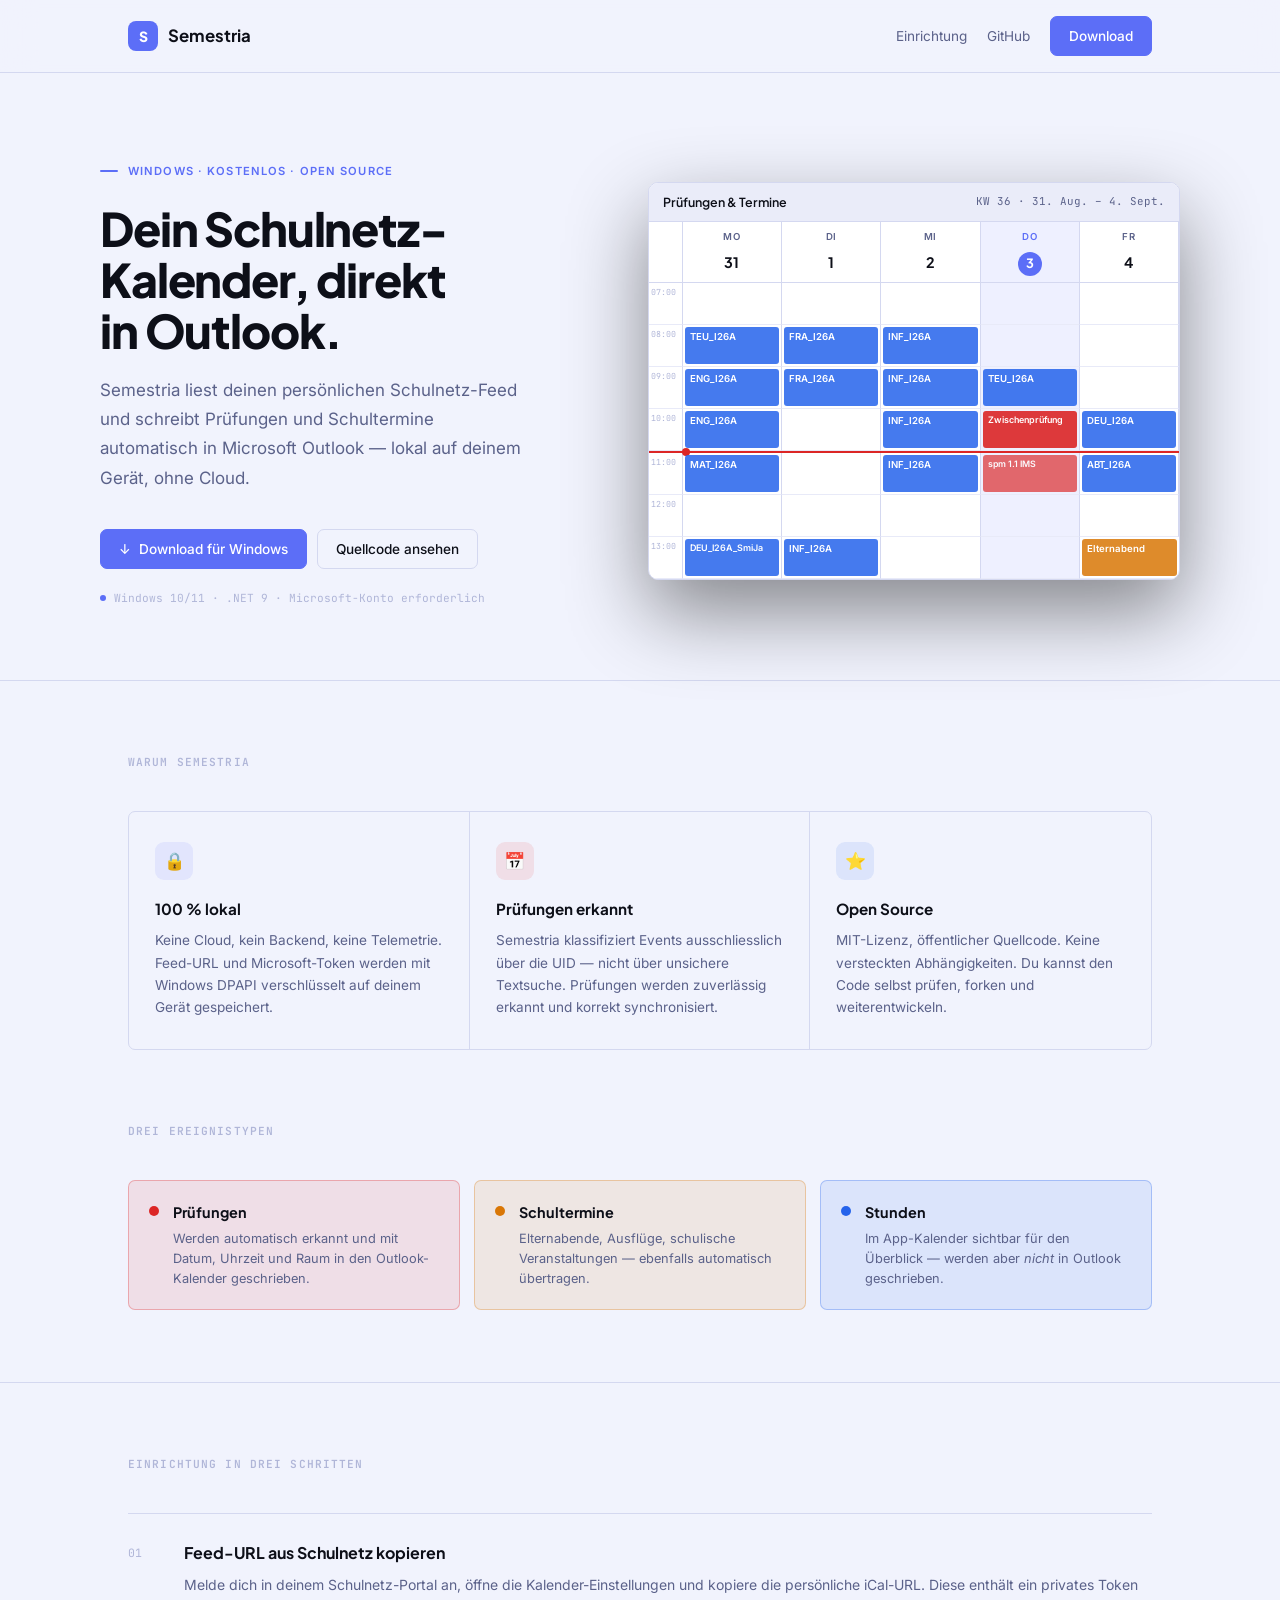
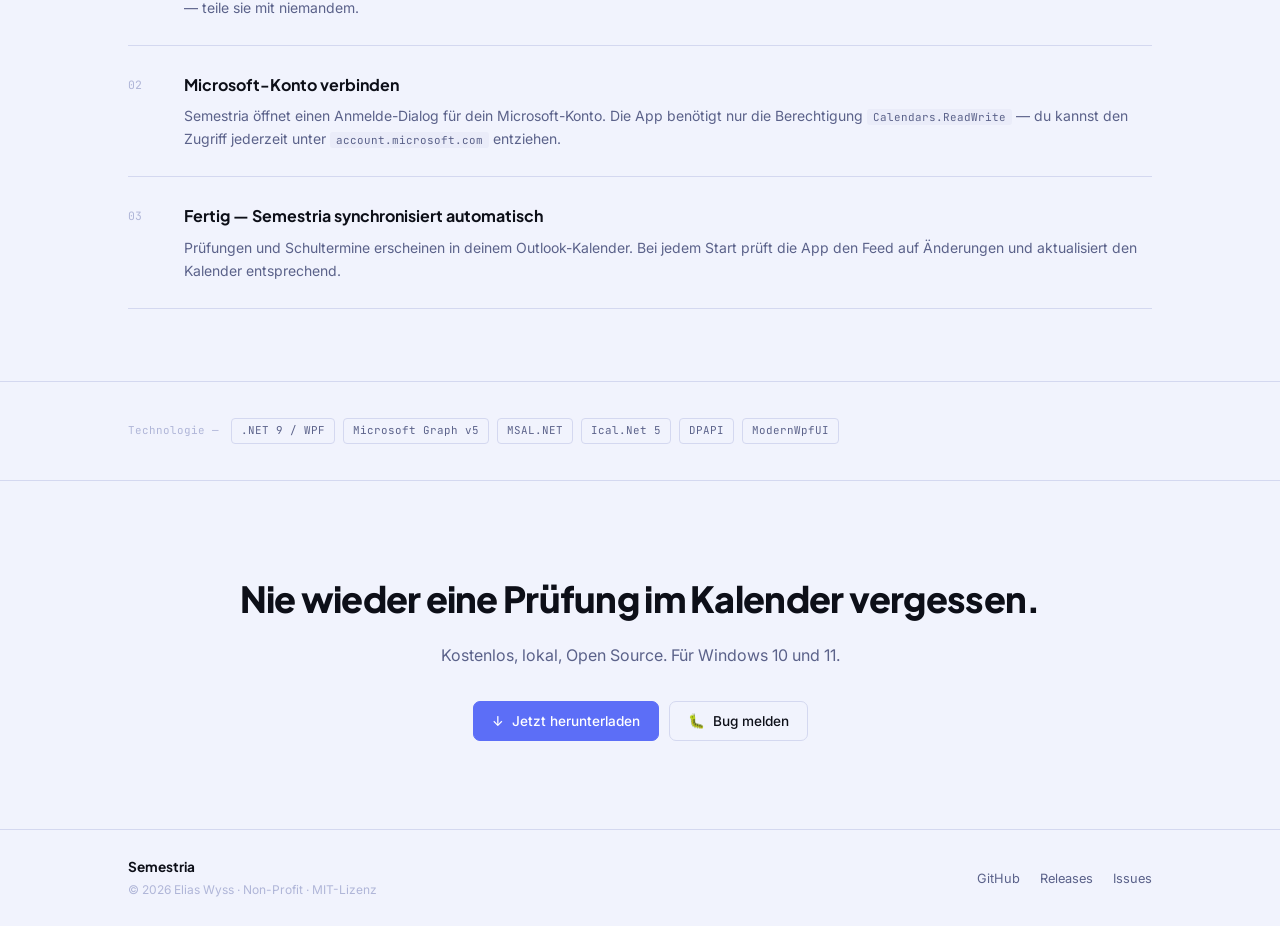
==== docs/index.html @ e800fb2b "Add GitHub Pages landing page (docs/index.html) Dark-first design with mini week calendar widget sho" ====
<!DOCTYPE html>
<html lang="de">
<head>
<meta charset="utf-8">
<meta name="viewport" content="width=device-width, initial-scale=1">
<title>Semestria</title>
<meta name="description" content="Schulnetz-Prüfungen und Termine automatisch in deinen Outlook-Kalender. Kostenlos, lokal, Open Source.">

<link rel="preconnect" href="https://fonts.googleapis.com">
<link rel="preconnect" href="https://fonts.gstatic.com" crossorigin>
<link rel="stylesheet" href="https://fonts.googleapis.com/css2?family=Plus+Jakarta+Sans:wght@400;500;600;700;800&family=Inter:ital,wght@0,400;0,500;1,400&family=JetBrains+Mono:wght@400;500&display=swap">

<style>
/* ─── Design Tokens ─────────────────────────────────────────────────── */
:root {
  --bg:          #0D0F18;
  --surface:     #13162A;
  --surface-2:   #1A1D2E;
  --border:      #252A42;
  --border-faint:#1A1D30;
  --accent:      #5C6EF7;
  --accent-dim:  rgba(92,110,247,.14);
  --text:        #E2E5F4;
  --muted:       #7A81A0;
  --faint:       #3D4260;
  --red:         #DC2626;
  --red-dim:     rgba(220,38,38,.18);
  --amber:       #D97706;
  --amber-dim:   rgba(217,119,6,.18);
  --blue:        #2563EB;
  --blue-dim:    rgba(37,99,235,.18);

  --f-display: 'Plus Jakarta Sans', system-ui, sans-serif;
  --f-body:    'Inter', system-ui, sans-serif;
  --f-mono:    'JetBrains Mono', monospace;
  --radius: 7px;
}

@media (prefers-color-scheme: light) {
  :root:not([data-theme="dark"]) {
    --bg:          #F1F3FD;
    --surface:     #FFFFFF;
    --surface-2:   #EAECF9;
    --border:      #D4D8F0;
    --border-faint:#E8EAF8;
    --accent-dim:  rgba(92,110,247,.10);
    --text:        #0D0F18;
    --muted:       #5B628A;
    --faint:       #B0B6D8;
    --red-dim:     rgba(220,38,38,.10);
    --amber-dim:   rgba(217,119,6,.10);
    --blue-dim:    rgba(37,99,235,.10);
  }
}
:root[data-theme="light"] {
  --bg:          #F1F3FD;
  --surface:     #FFFFFF;
  --surface-2:   #EAECF9;
  --border:      #D4D8F0;
  --border-faint:#E8EAF8;
  --accent-dim:  rgba(92,110,247,.10);
  --text:        #0D0F18;
  --muted:       #5B628A;
  --faint:       #B0B6D8;
  --red-dim:     rgba(220,38,38,.10);
  --amber-dim:   rgba(217,119,6,.10);
  --blue-dim:    rgba(37,99,235,.10);
}

/* ─── Reset ─────────────────────────────────────────────────────────── */
*, *::before, *::after { box-sizing: border-box; margin: 0; padding: 0; }
html { font-size: 16px; scroll-behavior: smooth; }
body {
  font-family: var(--f-body);
  background: var(--bg);
  color: var(--text);
  line-height: 1.65;
  -webkit-font-smoothing: antialiased;
}
a { color: inherit; text-decoration: none; }

/* ─── Wrap ───────────────────────────────────────────────────────────── */
.wrap { max-width: 1080px; margin: 0 auto; padding: 0 28px; }

/* ─── Nav ────────────────────────────────────────────────────────────── */
nav {
  border-bottom: 1px solid var(--border);
  padding: 16px 0;
  background: color-mix(in srgb, var(--bg) 85%, transparent);
  backdrop-filter: blur(16px);
  position: sticky; top: 0; z-index: 20;
}
.nav-inner { display: flex; align-items: center; justify-content: space-between; }
.logo {
  display: flex; align-items: center; gap: 10px;
  font-family: var(--f-display); font-weight: 700; font-size: 1.05rem;
}
.logo-mark {
  width: 30px; height: 30px; border-radius: 8px;
  background: var(--accent); display: flex; align-items: center; justify-content: center;
  font-size: 14px; font-weight: 800; color: #fff; letter-spacing: -.02em;
}
.nav-right { display: flex; align-items: center; gap: 20px; }
.nav-link { font-size: .85rem; color: var(--muted); transition: color .15s; }
.nav-link:hover { color: var(--text); }
.btn {
  display: inline-flex; align-items: center; gap: 7px;
  padding: 8px 18px; border-radius: var(--radius);
  font-family: var(--f-body); font-size: .85rem; font-weight: 500;
  cursor: pointer; border: 1px solid transparent;
  transition: opacity .15s, transform .1s;
  white-space: nowrap;
}
.btn:hover { opacity: .88; }
.btn:active { transform: scale(.98); }
.btn-accent { background: var(--accent); color: #fff; border-color: var(--accent); }
.btn-outline { background: transparent; border-color: var(--border); color: var(--text); }

/* ─── Hero ───────────────────────────────────────────────────────────── */
.hero {
  padding: 80px 0 72px;
  display: grid;
  grid-template-columns: 1fr 1.1fr;
  gap: 64px; align-items: center;
}
@media (max-width: 800px) {
  .hero { grid-template-columns: 1fr; gap: 48px; }
  .hero-visual { order: -1; }
}
.eyebrow {
  display: inline-flex; align-items: center; gap: 10px;
  font-size: .7rem; font-weight: 600; letter-spacing: .1em;
  text-transform: uppercase; color: var(--accent); margin-bottom: 22px;
}
.eyebrow::before {
  content: ''; display: block; width: 18px; height: 2px;
  background: var(--accent); border-radius: 2px;
}
h1 {
  font-family: var(--f-display);
  font-size: clamp(2rem, 3.8vw, 2.9rem);
  font-weight: 800; line-height: 1.1; letter-spacing: -.025em;
  text-wrap: balance; margin-bottom: 20px;
}
.hero-sub {
  font-size: 1.0625rem; color: var(--muted); line-height: 1.72;
  max-width: 430px; margin-bottom: 36px;
}
.hero-cta { display: flex; gap: 10px; flex-wrap: wrap; }
.hero-note {
  margin-top: 20px; font-size: .7rem;
  font-family: var(--f-mono); color: var(--faint);
  display: flex; align-items: center; gap: 8px;
}
.hero-note::before {
  content: '';
  display: inline-block; width: 6px; height: 6px;
  border-radius: 50%; background: var(--accent); flex-shrink: 0;
}

/* ─── Mini Calendar Preview ──────────────────────────────────────────── */
.cal-wrap {
  border: 1px solid var(--border);
  border-radius: 10px; overflow: hidden;
  background: var(--surface);
  box-shadow: 0 32px 80px rgba(0,0,0,.45);
}
.cal-topbar {
  background: var(--surface-2);
  border-bottom: 1px solid var(--border);
  padding: 9px 14px;
  display: flex; align-items: center; justify-content: space-between;
}
.cal-topbar-title {
  font-family: var(--f-display); font-size: .78rem; font-weight: 600;
}
.cal-topbar-kw {
  font-family: var(--f-mono); font-size: .68rem; color: var(--muted);
}
.cal-grid {
  display: grid;
  grid-template-columns: 34px repeat(5, 1fr);
}
/* header row */
.cal-head-gutter {
  border-bottom: 1px solid var(--border);
  border-right: 1px solid var(--border);
}
.cal-head {
  border-bottom: 1px solid var(--border);
  border-right: 1px solid var(--border);
  padding: 7px 4px 6px;
  text-align: center;
}
.cal-head:last-child { border-right: none; }
.cal-head-day {
  font-size: .6rem; font-weight: 600; letter-spacing: .06em;
  text-transform: uppercase; color: var(--muted);
  display: block; margin-bottom: 4px;
}
.cal-head-num {
  font-family: var(--f-display); font-size: .9rem; font-weight: 700;
  color: var(--text);
}
.cal-head-num.today {
  display: inline-flex; width: 24px; height: 24px;
  background: var(--accent); color: #fff;
  border-radius: 50%; align-items: center; justify-content: center;
  font-size: .8rem;
}
/* time cells */
.cal-time {
  border-right: 1px solid var(--border);
  border-bottom: 1px solid var(--border-faint);
  height: 42px;
  display: flex; align-items: flex-start; padding: 3px 3px 0 2px;
  font-family: var(--f-mono); font-size: .52rem; color: var(--faint);
}
.cal-cell {
  border-right: 1px solid var(--border);
  border-bottom: 1px solid var(--border-faint);
  height: 42px; position: relative; padding: 2px;
}
.cal-cell:last-child { border-right: none; }
.cal-cell.today-col { background: var(--accent-dim); }
/* events */
.ev {
  position: absolute; inset: 2px;
  border-radius: 3px; padding: 2px 5px;
  font-size: .6rem; font-weight: 600; color: #fff;
  overflow: hidden; white-space: nowrap; text-overflow: ellipsis;
}
.ev-b { background: rgba(37,99,235,.85); }
.ev-r { background: rgba(220,38,38,.90); }
.ev-a { background: rgba(217,119,6,.85); }
/* span 2 rows */
.cal-cell.span2 { height: 84px; }
.cal-cell.span2 .ev { inset: 2px; }
/* time-line indicator */
.cal-nowline {
  grid-column: 1 / -1;
  height: 2px; background: var(--red);
  position: relative;
}
.cal-nowline::before {
  content: '';
  position: absolute; left: 33px; top: -3px;
  width: 8px; height: 8px; border-radius: 50%;
  background: var(--red);
}

/* ─── Section divider ────────────────────────────────────────────────── */
hr { height: 1px; background: var(--border); border: none; }

/* ─── Features ───────────────────────────────────────────────────────── */
.features { padding: 72px 0; }
.section-label {
  font-size: .7rem; font-weight: 600; letter-spacing: .1em;
  text-transform: uppercase; color: var(--faint);
  margin-bottom: 40px;
  font-family: var(--f-mono);
}
.feat-grid {
  display: grid; grid-template-columns: repeat(3, 1fr);
  border: 1px solid var(--border); border-radius: var(--radius);
  overflow: hidden;
}
@media (max-width: 640px) { .feat-grid { grid-template-columns: 1fr; } }
.feat {
  padding: 30px 26px;
  border-right: 1px solid var(--border);
}
.feat:last-child { border-right: none; }
@media (max-width: 640px) {
  .feat { border-right: none; border-bottom: 1px solid var(--border); }
  .feat:last-child { border-bottom: none; }
}
.feat-icon {
  width: 38px; height: 38px; border-radius: 9px;
  display: flex; align-items: center; justify-content: center;
  font-size: 17px; margin-bottom: 16px;
}
.feat h3 {
  font-family: var(--f-display); font-size: .95rem; font-weight: 700;
  margin-bottom: 8px;
}
.feat p { font-size: .85rem; color: var(--muted); line-height: 1.65; }

/* ─── Event types ────────────────────────────────────────────────────── */
.evtypes { padding: 0 0 72px; }
.evtype-grid {
  display: grid; grid-template-columns: repeat(3, 1fr); gap: 14px;
}
@media (max-width: 560px) { .evtype-grid { grid-template-columns: 1fr; } }
.evtype {
  border-radius: var(--radius); padding: 20px;
  border: 1px solid var(--border);
  display: flex; align-items: flex-start; gap: 14px;
}
.evtype-dot {
  width: 10px; height: 10px; border-radius: 50%; flex-shrink: 0; margin-top: 5px;
}
.evtype h4 {
  font-family: var(--f-display); font-size: .9rem; font-weight: 700; margin-bottom: 4px;
}
.evtype p { font-size: .8rem; color: var(--muted); line-height: 1.55; }

/* ─── Steps ──────────────────────────────────────────────────────────── */
.how { padding: 72px 0; }
.steps { margin-top: 40px; }
.step {
  display: grid; grid-template-columns: 56px 1fr;
  border-top: 1px solid var(--border);
  padding: 26px 0;
  gap: 0;
}
.step:last-child { border-bottom: 1px solid var(--border); }
.step-n {
  font-family: var(--f-mono); font-size: .72rem;
  color: var(--faint); padding-top: 3px;
}
.step h4 {
  font-family: var(--f-display); font-size: 1rem; font-weight: 700; margin-bottom: 6px;
}
.step p { font-size: .875rem; color: var(--muted); line-height: 1.65; }
code {
  font-family: var(--f-mono); font-size: .78em;
  background: var(--surface-2); color: var(--muted);
  padding: 1px 6px; border-radius: 3px;
}

/* ─── Tech pills ─────────────────────────────────────────────────────── */
.tech {
  padding: 36px 0;
  border-top: 1px solid var(--border);
  border-bottom: 1px solid var(--border);
}
.tech-inner { display: flex; align-items: center; gap: 8px; flex-wrap: wrap; }
.tech-label {
  font-size: .68rem; color: var(--faint); font-family: var(--f-mono); margin-right: 4px;
}
.pill {
  font-size: .68rem; font-family: var(--f-mono);
  padding: 3px 9px; border-radius: 4px;
  border: 1px solid var(--border); color: var(--muted);
}

/* ─── CTA ────────────────────────────────────────────────────────────── */
.cta { padding: 88px 0; text-align: center; }
.cta h2 {
  font-family: var(--f-display);
  font-size: clamp(1.6rem, 3vw, 2.25rem);
  font-weight: 800; letter-spacing: -.02em;
  text-wrap: balance; margin-bottom: 14px;
}
.cta p { font-size: 1rem; color: var(--muted); margin-bottom: 32px; }
.cta-btns { display: flex; gap: 10px; justify-content: center; flex-wrap: wrap; }

/* ─── Footer ─────────────────────────────────────────────────────────── */
footer {
  border-top: 1px solid var(--border);
  padding: 26px 0;
}
.foot-inner {
  display: flex; align-items: center; justify-content: space-between; flex-wrap: wrap; gap: 14px;
}
.foot-brand {
  font-family: var(--f-display); font-size: .85rem; font-weight: 700;
}
.foot-meta { font-size: .75rem; color: var(--faint); margin-top: 2px; }
.foot-links { display: flex; gap: 20px; }
.foot-links a { font-size: .8rem; color: var(--muted); transition: color .15s; }
.foot-links a:hover { color: var(--text); }

@media (max-width: 520px) { .nav-right .btn-outline { display: none; } }
</style>
</head>
<body>

<!-- ── Nav ─────────────────────────────────────────────────────────── -->
<nav>
  <div class="wrap nav-inner">
    <div class="logo">
      <div class="logo-mark">S</div>
      Semestria
    </div>
    <div class="nav-right">
      <a class="nav-link" href="#how">Einrichtung</a>
      <a class="nav-link" href="https://github.com/Elias-Phy-Ja/semestria" target="_blank" rel="noopener">GitHub</a>
      <a class="btn btn-accent" href="https://github.com/Elias-Phy-Ja/semestria/releases/latest" target="_blank" rel="noopener">Download</a>
    </div>
  </div>
</nav>

<!-- ── Hero ────────────────────────────────────────────────────────── -->
<section>
  <div class="wrap hero">

    <!-- Left: copy -->
    <div>
      <div class="eyebrow">Windows · Kostenlos · Open Source</div>
      <h1>Dein Schulnetz-Kalender, direkt in Outlook.</h1>
      <p class="hero-sub">
        Semestria liest deinen persönlichen Schulnetz-Feed und schreibt Prüfungen und Schultermine automatisch in Microsoft Outlook — lokal auf deinem Gerät, ohne Cloud.
      </p>
      <div class="hero-cta">
        <a class="btn btn-accent" href="https://github.com/Elias-Phy-Ja/semestria/releases/latest" target="_blank" rel="noopener">
          ↓ &nbsp;Download für Windows
        </a>
        <a class="btn btn-outline" href="https://github.com/Elias-Phy-Ja/semestria" target="_blank" rel="noopener">
          Quellcode ansehen
        </a>
      </div>
      <p class="hero-note">Windows 10/11 · .NET 9 · Microsoft-Konto erforderlich</p>
    </div>

    <!-- Right: mini calendar -->
    <div class="hero-visual">
      <div class="cal-wrap">
        <div class="cal-topbar">
          <span class="cal-topbar-title">Prüfungen &amp; Termine</span>
          <span class="cal-topbar-kw">KW 36 · 31. Aug. – 4. Sept.</span>
        </div>

        <div class="cal-grid">
          <!-- Header row -->
          <div class="cal-head-gutter"></div>
          <div class="cal-head">
            <span class="cal-head-day">Mo</span>
            <span class="cal-head-num">31</span>
          </div>
          <div class="cal-head">
            <span class="cal-head-day">Di</span>
            <span class="cal-head-num">1</span>
          </div>
          <div class="cal-head">
            <span class="cal-head-day">Mi</span>
            <span class="cal-head-num">2</span>
          </div>
          <div class="cal-head" style="background:var(--accent-dim)">
            <span class="cal-head-day" style="color:var(--accent)">Do</span>
            <span class="cal-head-num today">3</span>
          </div>
          <div class="cal-head">
            <span class="cal-head-day">Fr</span>
            <span class="cal-head-num">4</span>
          </div>

          <!-- 07:00 -->
          <div class="cal-time">07:00</div>
          <div class="cal-cell"></div>
          <div class="cal-cell"></div>
          <div class="cal-cell"></div>
          <div class="cal-cell today-col"></div>
          <div class="cal-cell"></div>

          <!-- 08:00 -->
          <div class="cal-time">08:00</div>
          <div class="cal-cell">
            <div class="ev ev-b">TEU_I26A</div>
          </div>
          <div class="cal-cell">
            <div class="ev ev-b">FRA_I26A</div>
          </div>
          <div class="cal-cell">
            <div class="ev ev-b">INF_I26A</div>
          </div>
          <div class="cal-cell today-col"></div>
          <div class="cal-cell"></div>

          <!-- 09:00 -->
          <div class="cal-time">09:00</div>
          <div class="cal-cell">
            <div class="ev ev-b">ENG_I26A</div>
          </div>
          <div class="cal-cell">
            <div class="ev ev-b">FRA_I26A</div>
          </div>
          <div class="cal-cell">
            <div class="ev ev-b">INF_I26A</div>
          </div>
          <div class="cal-cell today-col">
            <div class="ev ev-b">TEU_I26A</div>
          </div>
          <div class="cal-cell"></div>

          <!-- 10:00 -->
          <div class="cal-time">10:00</div>
          <div class="cal-cell">
            <div class="ev ev-b">ENG_I26A</div>
          </div>
          <div class="cal-cell"></div>
          <div class="cal-cell">
            <div class="ev ev-b">INF_I26A</div>
          </div>
          <div class="cal-cell today-col">
            <div class="ev ev-r" style="font-size:.56rem">Zwischenprüfung</div>
          </div>
          <div class="cal-cell">
            <div class="ev ev-b">DEU_I26A</div>
          </div>

          <!-- Current time indicator -->
          <div class="cal-nowline"></div>

          <!-- 11:00 -->
          <div class="cal-time">11:00</div>
          <div class="cal-cell">
            <div class="ev ev-b">MAT_I26A</div>
          </div>
          <div class="cal-cell"></div>
          <div class="cal-cell">
            <div class="ev ev-b">INF_I26A</div>
          </div>
          <div class="cal-cell today-col">
            <div class="ev ev-r" style="font-size:.55rem; opacity:.75">spm 1.1 IMS</div>
          </div>
          <div class="cal-cell">
            <div class="ev ev-b">ABT_I26A</div>
          </div>

          <!-- 12:00 -->
          <div class="cal-time">12:00</div>
          <div class="cal-cell"></div>
          <div class="cal-cell"></div>
          <div class="cal-cell"></div>
          <div class="cal-cell today-col"></div>
          <div class="cal-cell"></div>

          <!-- 13:00 -->
          <div class="cal-time">13:00</div>
          <div class="cal-cell">
            <div class="ev ev-b" style="font-size:.56rem">DEU_I26A_SmiJa</div>
          </div>
          <div class="cal-cell">
            <div class="ev ev-b">INF_I26A</div>
          </div>
          <div class="cal-cell"></div>
          <div class="cal-cell today-col"></div>
          <div class="cal-cell">
            <div class="ev ev-a">Elternabend</div>
          </div>
        </div>
      </div>
    </div>

  </div>
</section>

<hr>

<!-- ── Features ────────────────────────────────────────────────────── -->
<section class="features">
  <div class="wrap">
    <p class="section-label">Warum Semestria</p>
    <div class="feat-grid">
      <div class="feat">
        <div class="feat-icon" style="background:var(--accent-dim)">🔒</div>
        <h3>100 % lokal</h3>
        <p>Keine Cloud, kein Backend, keine Telemetrie. Feed-URL und Microsoft-Token werden mit Windows DPAPI verschlüsselt auf deinem Gerät gespeichert.</p>
      </div>
      <div class="feat">
        <div class="feat-icon" style="background:var(--red-dim)">📅</div>
        <h3>Prüfungen erkannt</h3>
        <p>Semestria klassifiziert Events ausschliesslich über die UID — nicht über unsichere Textsuche. Prüfungen werden zuverlässig erkannt und korrekt synchronisiert.</p>
      </div>
      <div class="feat">
        <div class="feat-icon" style="background:var(--blue-dim)">⭐</div>
        <h3>Open Source</h3>
        <p>MIT-Lizenz, öffentlicher Quellcode. Keine versteckten Abhängigkeiten. Du kannst den Code selbst prüfen, forken und weiterentwickeln.</p>
      </div>
    </div>
  </div>
</section>

<!-- ── Event types ──────────────────────────────────────────────────── -->
<section class="evtypes">
  <div class="wrap">
    <p class="section-label">Drei Ereignistypen</p>
    <div class="evtype-grid">
      <div class="evtype" style="border-color:rgba(220,38,38,.3); background:var(--red-dim)">
        <div class="evtype-dot" style="background:var(--red)"></div>
        <div>
          <h4>Prüfungen</h4>
          <p>Werden automatisch erkannt und mit Datum, Uhrzeit und Raum in den Outlook-Kalender geschrieben.</p>
        </div>
      </div>
      <div class="evtype" style="border-color:rgba(217,119,6,.3); background:var(--amber-dim)">
        <div class="evtype-dot" style="background:var(--amber)"></div>
        <div>
          <h4>Schultermine</h4>
          <p>Elternabende, Ausflüge, schulische Veranstaltungen — ebenfalls automatisch übertragen.</p>
        </div>
      </div>
      <div class="evtype" style="border-color:rgba(37,99,235,.3); background:var(--blue-dim)">
        <div class="evtype-dot" style="background:var(--blue)"></div>
        <div>
          <h4>Stunden</h4>
          <p>Im App-Kalender sichtbar für den Überblick — werden aber <em>nicht</em> in Outlook geschrieben.</p>
        </div>
      </div>
    </div>
  </div>
</section>

<hr>

<!-- ── How it works ─────────────────────────────────────────────────── -->
<section class="how" id="how">
  <div class="wrap">
    <p class="section-label">Einrichtung in drei Schritten</p>
    <div class="steps">
      <div class="step">
        <span class="step-n">01</span>
        <div>
          <h4>Feed-URL aus Schulnetz kopieren</h4>
          <p>Melde dich in deinem Schulnetz-Portal an, öffne die Kalender-Einstellungen und kopiere die persönliche iCal-URL. Diese enthält ein privates Token — teile sie mit niemandem.</p>
        </div>
      </div>
      <div class="step">
        <span class="step-n">02</span>
        <div>
          <h4>Microsoft-Konto verbinden</h4>
          <p>Semestria öffnet einen Anmelde-Dialog für dein Microsoft-Konto. Die App benötigt nur die Berechtigung <code>Calendars.ReadWrite</code> — du kannst den Zugriff jederzeit unter <code>account.microsoft.com</code> entziehen.</p>
        </div>
      </div>
      <div class="step">
        <span class="step-n">03</span>
        <div>
          <h4>Fertig — Semestria synchronisiert automatisch</h4>
          <p>Prüfungen und Schultermine erscheinen in deinem Outlook-Kalender. Bei jedem Start prüft die App den Feed auf Änderungen und aktualisiert den Kalender entsprechend.</p>
        </div>
      </div>
    </div>
  </div>
</section>

<!-- ── Tech strip ───────────────────────────────────────────────────── -->
<div class="tech">
  <div class="wrap">
    <div class="tech-inner">
      <span class="tech-label">Technologie —</span>
      <span class="pill">.NET 9 / WPF</span>
      <span class="pill">Microsoft Graph v5</span>
      <span class="pill">MSAL.NET</span>
      <span class="pill">Ical.Net 5</span>
      <span class="pill">DPAPI</span>
      <span class="pill">ModernWpfUI</span>
    </div>
  </div>
</div>

<!-- ── CTA ──────────────────────────────────────────────────────────── -->
<section class="cta">
  <div class="wrap">
    <h2>Nie wieder eine Prüfung im Kalender vergessen.</h2>
    <p>Kostenlos, lokal, Open Source. Für Windows 10 und 11.</p>
    <div class="cta-btns">
      <a class="btn btn-accent" href="https://github.com/Elias-Phy-Ja/semestria/releases/latest" target="_blank" rel="noopener">
        ↓ &nbsp;Jetzt herunterladen
      </a>
      <a class="btn btn-outline" href="https://github.com/Elias-Phy-Ja/semestria/issues/new" target="_blank" rel="noopener">
        🐛 &nbsp;Bug melden
      </a>
    </div>
  </div>
</section>

<!-- ── Footer ───────────────────────────────────────────────────────── -->
<footer>
  <div class="wrap foot-inner">
    <div>
      <div class="foot-brand">Semestria</div>
      <div class="foot-meta">© 2026 Elias Wyss · Non-Profit · MIT-Lizenz</div>
    </div>
    <div class="foot-links">
      <a href="https://github.com/Elias-Phy-Ja/semestria" target="_blank" rel="noopener">GitHub</a>
      <a href="https://github.com/Elias-Phy-Ja/semestria/releases" target="_blank" rel="noopener">Releases</a>
      <a href="https://github.com/Elias-Phy-Ja/semestria/issues" target="_blank" rel="noopener">Issues</a>
    </div>
  </div>
</footer>

</body>
</html>
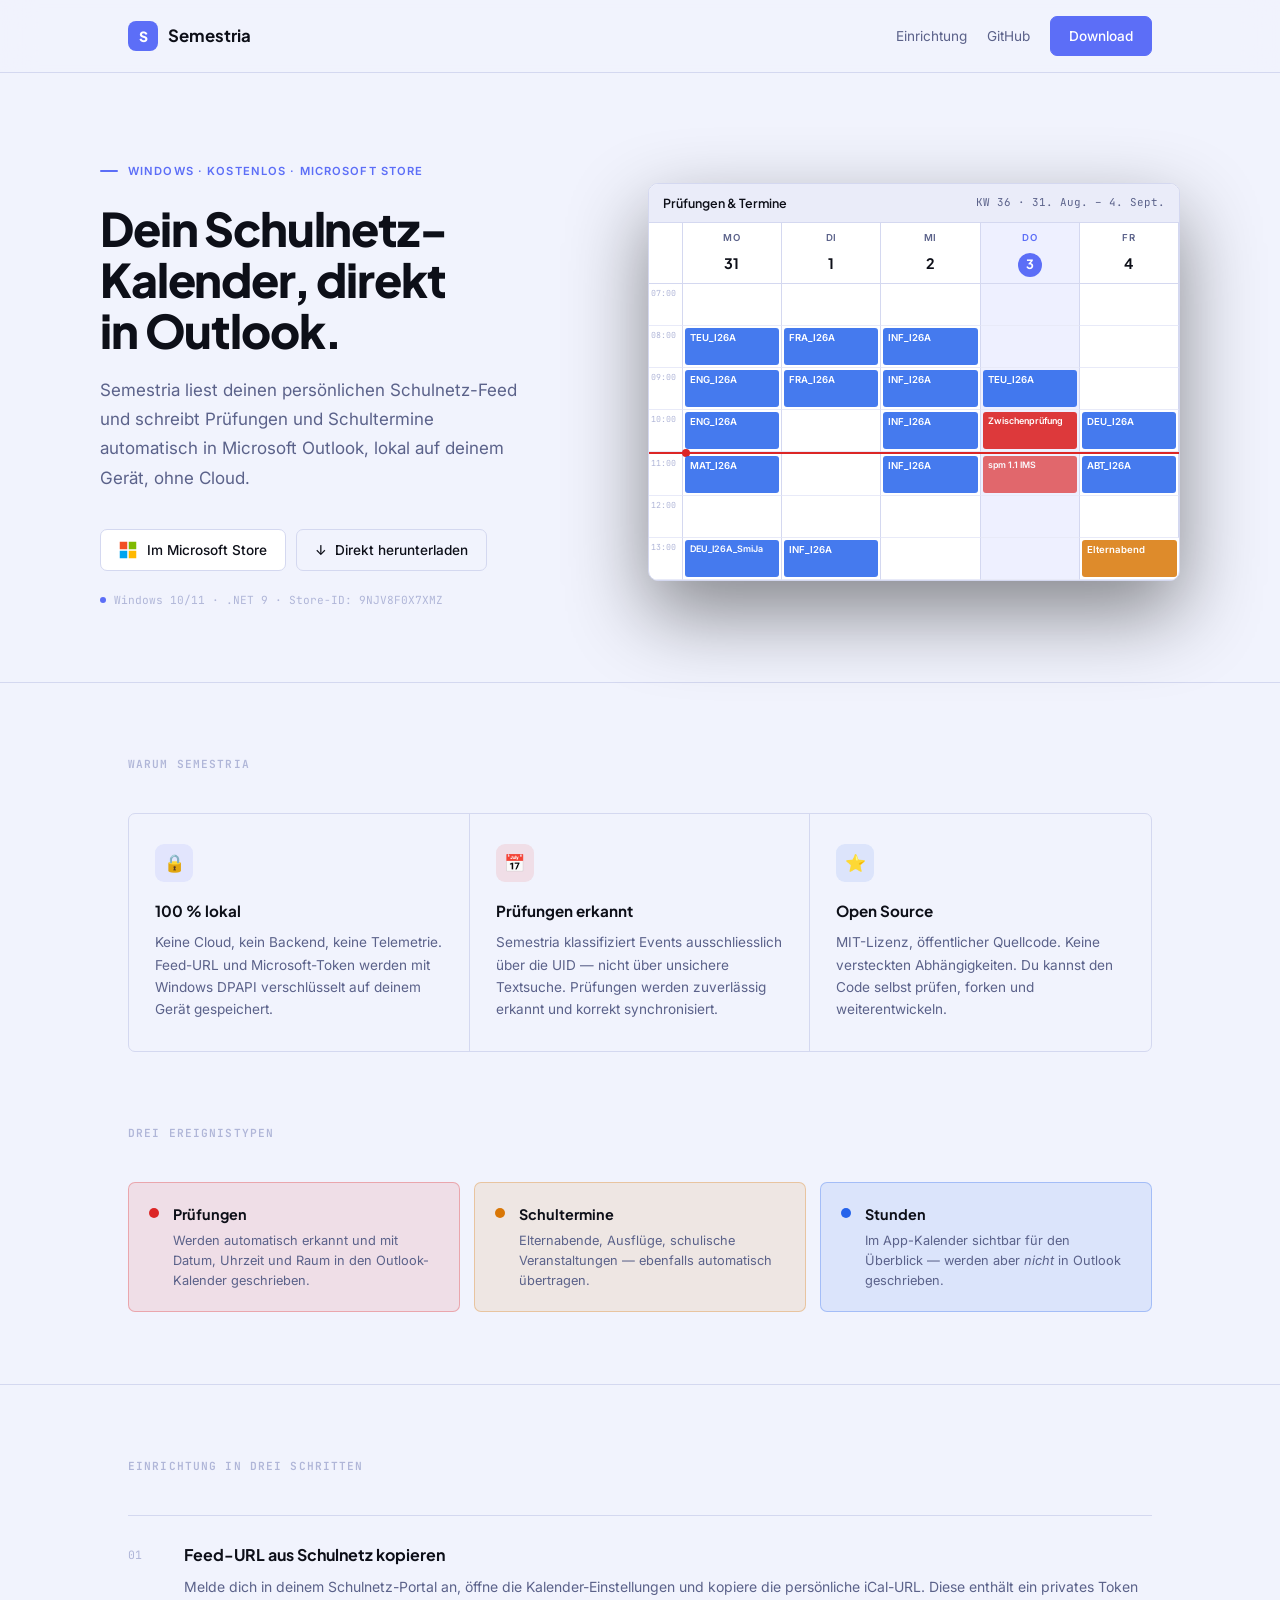
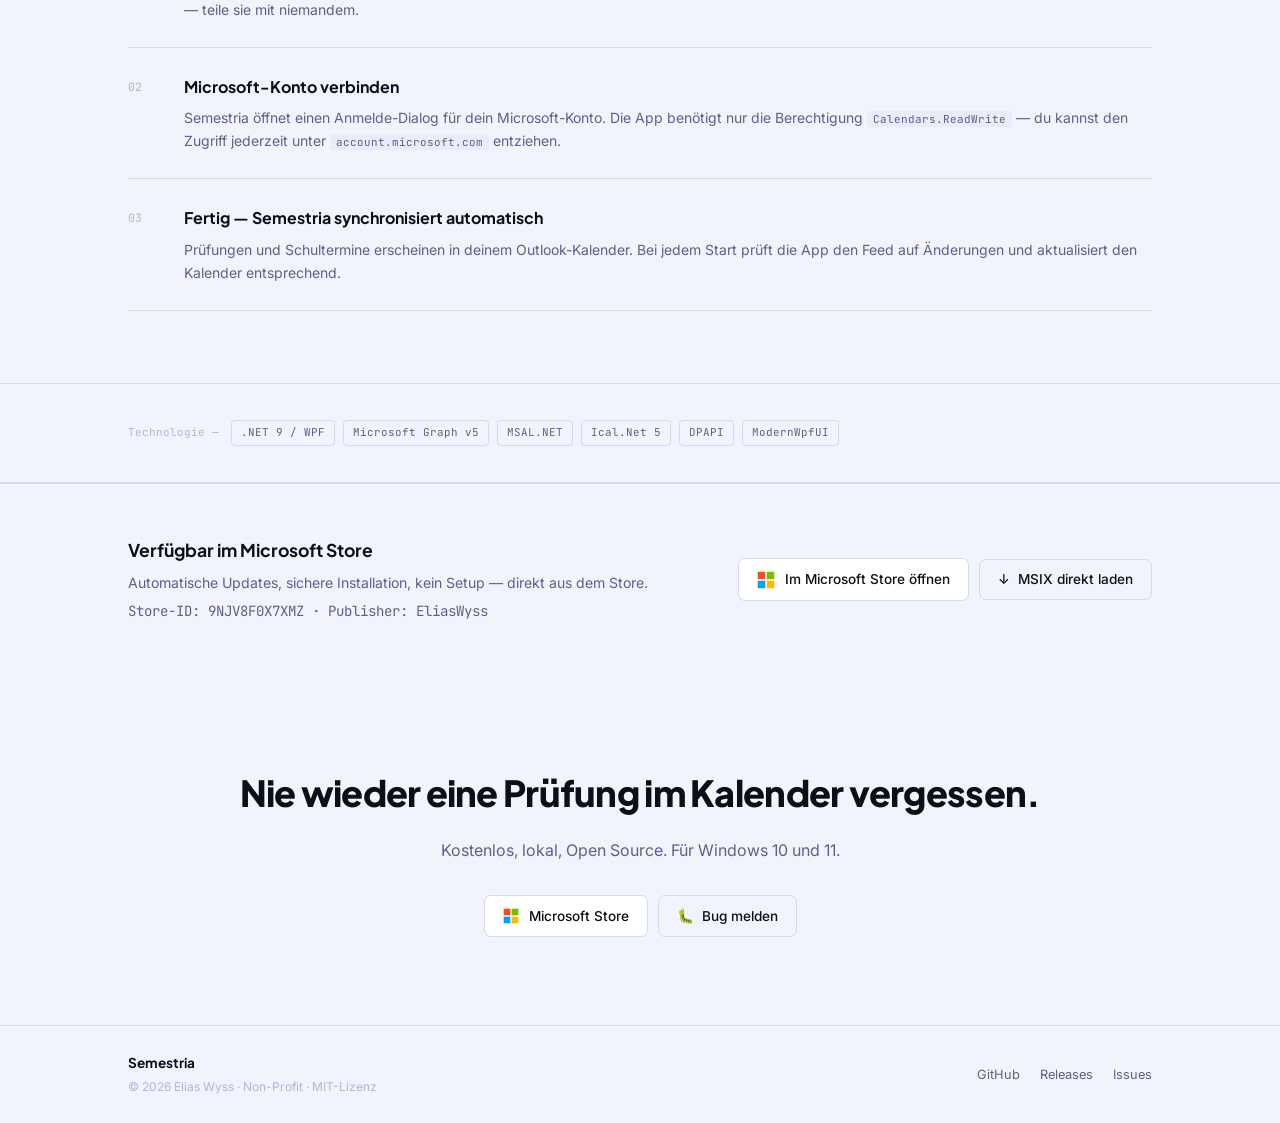
==== commit 425e0a2a: "Add Microsoft Store info to landing page - Store badge button in hero CTA (Store ID: 9NJV8F0X7XMZ) -" ====
--- a/docs/index.html
+++ b/docs/index.html
@@ -373,6 +373,34 @@
 .foot-links a:hover { color: var(--text); }
 
 @media (max-width: 520px) { .nav-right .btn-outline { display: none; } }
+
+/* ─── Store badge ────────────────────────────────────────────────────── */
+.btn-store {
+  display: inline-flex; align-items: center; gap: 10px;
+  padding: 9px 18px; border-radius: var(--radius);
+  background: var(--surface); border: 1px solid var(--border);
+  color: var(--text); font-family: var(--f-body); font-size: .85rem; font-weight: 500;
+  cursor: pointer; transition: opacity .15s, transform .1s; white-space: nowrap;
+}
+.btn-store:hover { opacity: .82; }
+.btn-store:active { transform: scale(.98); }
+.btn-store svg { flex-shrink: 0; }
+.store-section {
+  padding: 52px 0; border-top: 1px solid var(--border);
+}
+.store-inner {
+  display: flex; align-items: center; justify-content: space-between;
+  gap: 32px; flex-wrap: wrap;
+}
+.store-text h3 {
+  font-family: var(--f-display); font-size: 1.1rem; font-weight: 700;
+  margin-bottom: 6px;
+}
+.store-text p { font-size: .88rem; color: var(--muted); }
+.store-id {
+  font-family: var(--f-mono); font-size: .72rem; color: var(--faint); margin-top: 6px;
+}
+.store-btns { display: flex; gap: 10px; flex-wrap: wrap; align-items: center; }
 </style>
 </head>
 <body>
@@ -398,20 +426,26 @@
 
     <!-- Left: copy -->
     <div>
-      <div class="eyebrow">Windows · Kostenlos · Open Source</div>
+      <div class="eyebrow">Windows · Kostenlos · Microsoft Store</div>
       <h1>Dein Schulnetz-Kalender, direkt in Outlook.</h1>
       <p class="hero-sub">
-        Semestria liest deinen persönlichen Schulnetz-Feed und schreibt Prüfungen und Schultermine automatisch in Microsoft Outlook — lokal auf deinem Gerät, ohne Cloud.
+        Semestria liest deinen persönlichen Schulnetz-Feed und schreibt Prüfungen und Schultermine automatisch in Microsoft Outlook, lokal auf deinem Gerät, ohne Cloud.
       </p>
       <div class="hero-cta">
-        <a class="btn btn-accent" href="https://github.com/Elias-Phy-Ja/semestria/releases/latest" target="_blank" rel="noopener">
-          ↓ &nbsp;Download für Windows
+        <a class="btn-store" href="https://apps.microsoft.com/detail/9NJV8F0X7XMZ" target="_blank" rel="noopener">
+          <svg width="18" height="18" viewBox="0 0 24 24" fill="none">
+            <rect x="1" y="1" width="10" height="10" fill="#F25022"/>
+            <rect x="13" y="1" width="10" height="10" fill="#7FBA00"/>
+            <rect x="1" y="13" width="10" height="10" fill="#00A4EF"/>
+            <rect x="13" y="13" width="10" height="10" fill="#FFB900"/>
+          </svg>
+          Im Microsoft Store
         </a>
-        <a class="btn btn-outline" href="https://github.com/Elias-Phy-Ja/semestria" target="_blank" rel="noopener">
-          Quellcode ansehen
+        <a class="btn btn-outline" href="https://github.com/Elias-Phy-Ja/semestria/releases/latest" target="_blank" rel="noopener">
+          ↓ &nbsp;Direkt herunterladen
         </a>
       </div>
-      <p class="hero-note">Windows 10/11 · .NET 9 · Microsoft-Konto erforderlich</p>
+      <p class="hero-note">Windows 10/11 · .NET 9 · Store-ID: 9NJV8F0X7XMZ</p>
     </div>
 
     <!-- Right: mini calendar -->
@@ -650,14 +684,45 @@
   </div>
 </div>
 
+<!-- ── Store ─────────────────────────────────────────────────────────── -->
+<section class="store-section">
+  <div class="wrap store-inner">
+    <div class="store-text">
+      <h3>Verfügbar im Microsoft Store</h3>
+      <p>Automatische Updates, sichere Installation, kein Setup — direkt aus dem Store.</p>
+      <p class="store-id">Store-ID: 9NJV8F0X7XMZ · Publisher: EliasWyss</p>
+    </div>
+    <div class="store-btns">
+      <a class="btn-store" href="https://apps.microsoft.com/detail/9NJV8F0X7XMZ" target="_blank" rel="noopener">
+        <svg width="18" height="18" viewBox="0 0 24 24" fill="none">
+          <rect x="1" y="1" width="10" height="10" fill="#F25022"/>
+          <rect x="13" y="1" width="10" height="10" fill="#7FBA00"/>
+          <rect x="1" y="13" width="10" height="10" fill="#00A4EF"/>
+          <rect x="13" y="13" width="10" height="10" fill="#FFB900"/>
+        </svg>
+        Im Microsoft Store öffnen
+      </a>
+      <a class="btn btn-outline" href="https://github.com/Elias-Phy-Ja/semestria/releases/latest" target="_blank" rel="noopener">
+        ↓ &nbsp;MSIX direkt laden
+      </a>
+    </div>
+  </div>
+</section>
+
 <!-- ── CTA ──────────────────────────────────────────────────────────── -->
 <section class="cta">
   <div class="wrap">
     <h2>Nie wieder eine Prüfung im Kalender vergessen.</h2>
     <p>Kostenlos, lokal, Open Source. Für Windows 10 und 11.</p>
     <div class="cta-btns">
-      <a class="btn btn-accent" href="https://github.com/Elias-Phy-Ja/semestria/releases/latest" target="_blank" rel="noopener">
-        ↓ &nbsp;Jetzt herunterladen
+      <a class="btn-store" href="https://apps.microsoft.com/detail/9NJV8F0X7XMZ" target="_blank" rel="noopener">
+        <svg width="16" height="16" viewBox="0 0 24 24" fill="none">
+          <rect x="1" y="1" width="10" height="10" fill="#F25022"/>
+          <rect x="13" y="1" width="10" height="10" fill="#7FBA00"/>
+          <rect x="1" y="13" width="10" height="10" fill="#00A4EF"/>
+          <rect x="13" y="13" width="10" height="10" fill="#FFB900"/>
+        </svg>
+        Microsoft Store
       </a>
       <a class="btn btn-outline" href="https://github.com/Elias-Phy-Ja/semestria/issues/new" target="_blank" rel="noopener">
         🐛 &nbsp;Bug melden
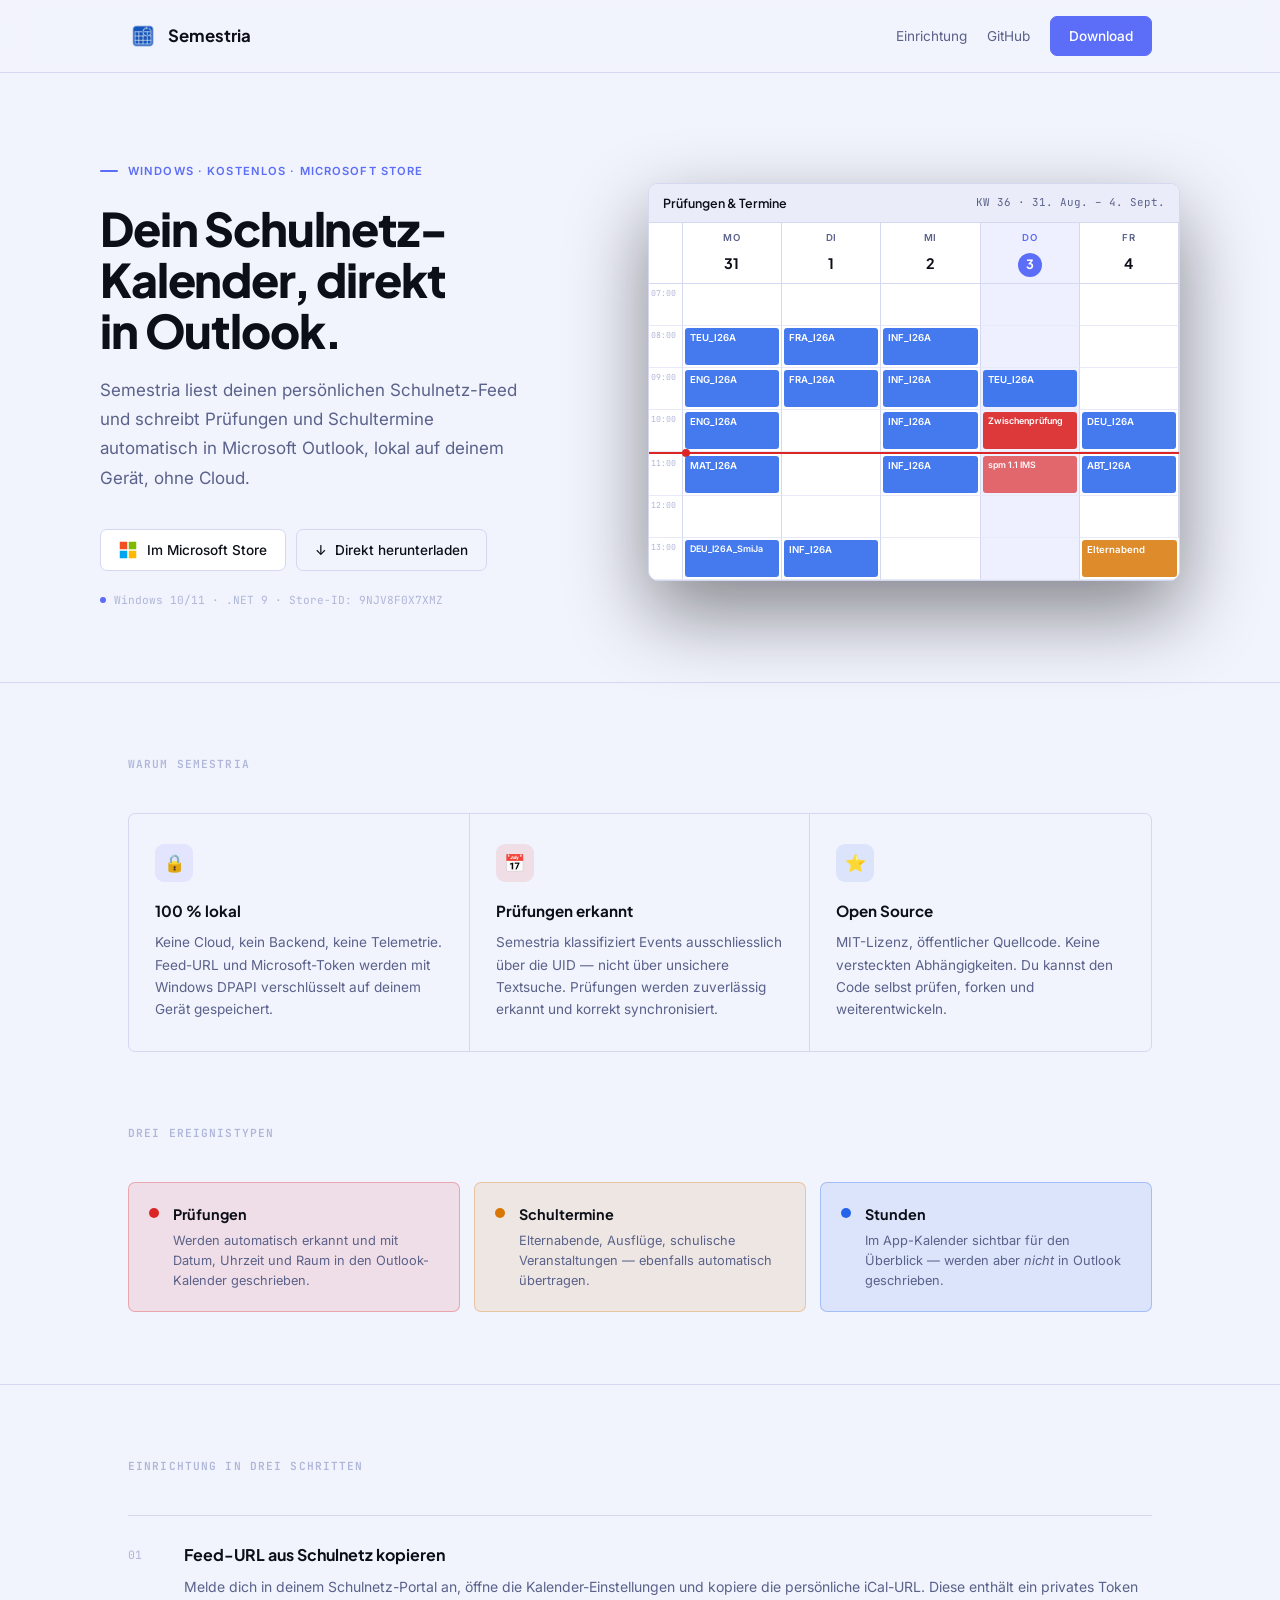
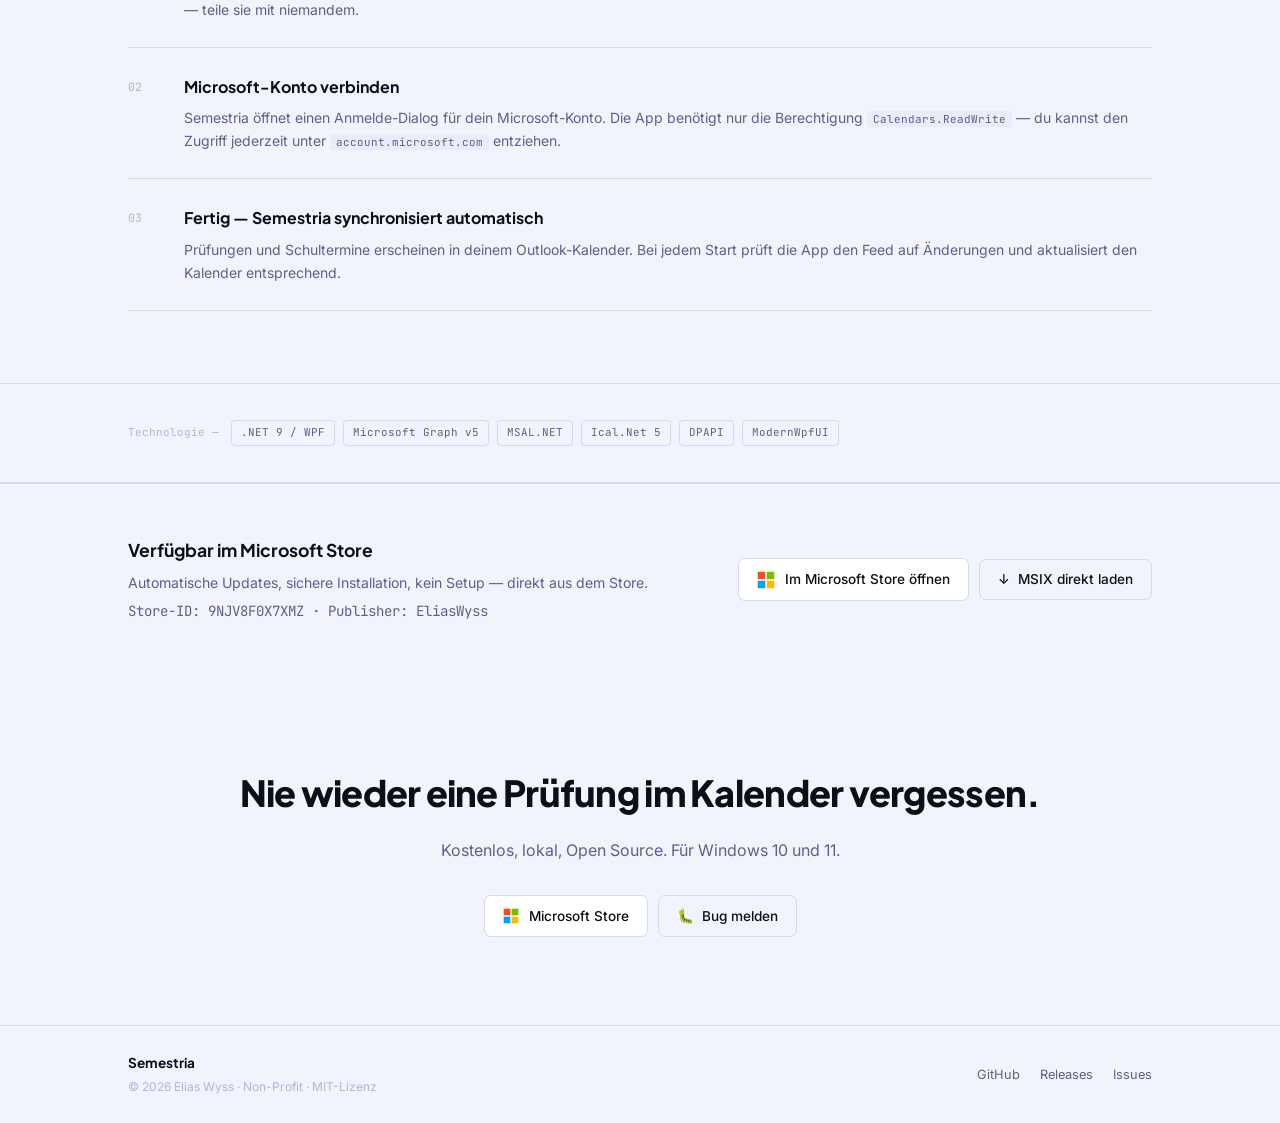
==== commit aad40e49: "Add real logo and favicon to GitHub Pages - docs/logo.png + docs/favicon.ico: copied from app resour" ====
--- a/docs/index.html
+++ b/docs/index.html
@@ -9,6 +9,8 @@
 <link rel="preconnect" href="https://fonts.googleapis.com">
 <link rel="preconnect" href="https://fonts.gstatic.com" crossorigin>
 <link rel="stylesheet" href="https://fonts.googleapis.com/css2?family=Plus+Jakarta+Sans:wght@400;500;600;700;800&family=Inter:ital,wght@0,400;0,500;1,400&family=JetBrains+Mono:wght@400;500&display=swap">
+<link rel="icon" type="image/x-icon" href="favicon.ico">
+<link rel="icon" type="image/png" href="logo.png">
 
 <style>
 /* ─── Design Tokens ─────────────────────────────────────────────────── */
@@ -97,9 +99,9 @@
 }
 .logo-mark {
   width: 30px; height: 30px; border-radius: 8px;
-  background: var(--accent); display: flex; align-items: center; justify-content: center;
-  font-size: 14px; font-weight: 800; color: #fff; letter-spacing: -.02em;
-}
+  overflow: hidden; flex-shrink: 0;
+}
+.logo-mark img { width: 100%; height: 100%; display: block; }
 .nav-right { display: flex; align-items: center; gap: 20px; }
 .nav-link { font-size: .85rem; color: var(--muted); transition: color .15s; }
 .nav-link:hover { color: var(--text); }
@@ -409,7 +411,7 @@
 <nav>
   <div class="wrap nav-inner">
     <div class="logo">
-      <div class="logo-mark">S</div>
+      <div class="logo-mark"><img src="logo.png" alt="Semestria Logo"></div>
       Semestria
     </div>
     <div class="nav-right">
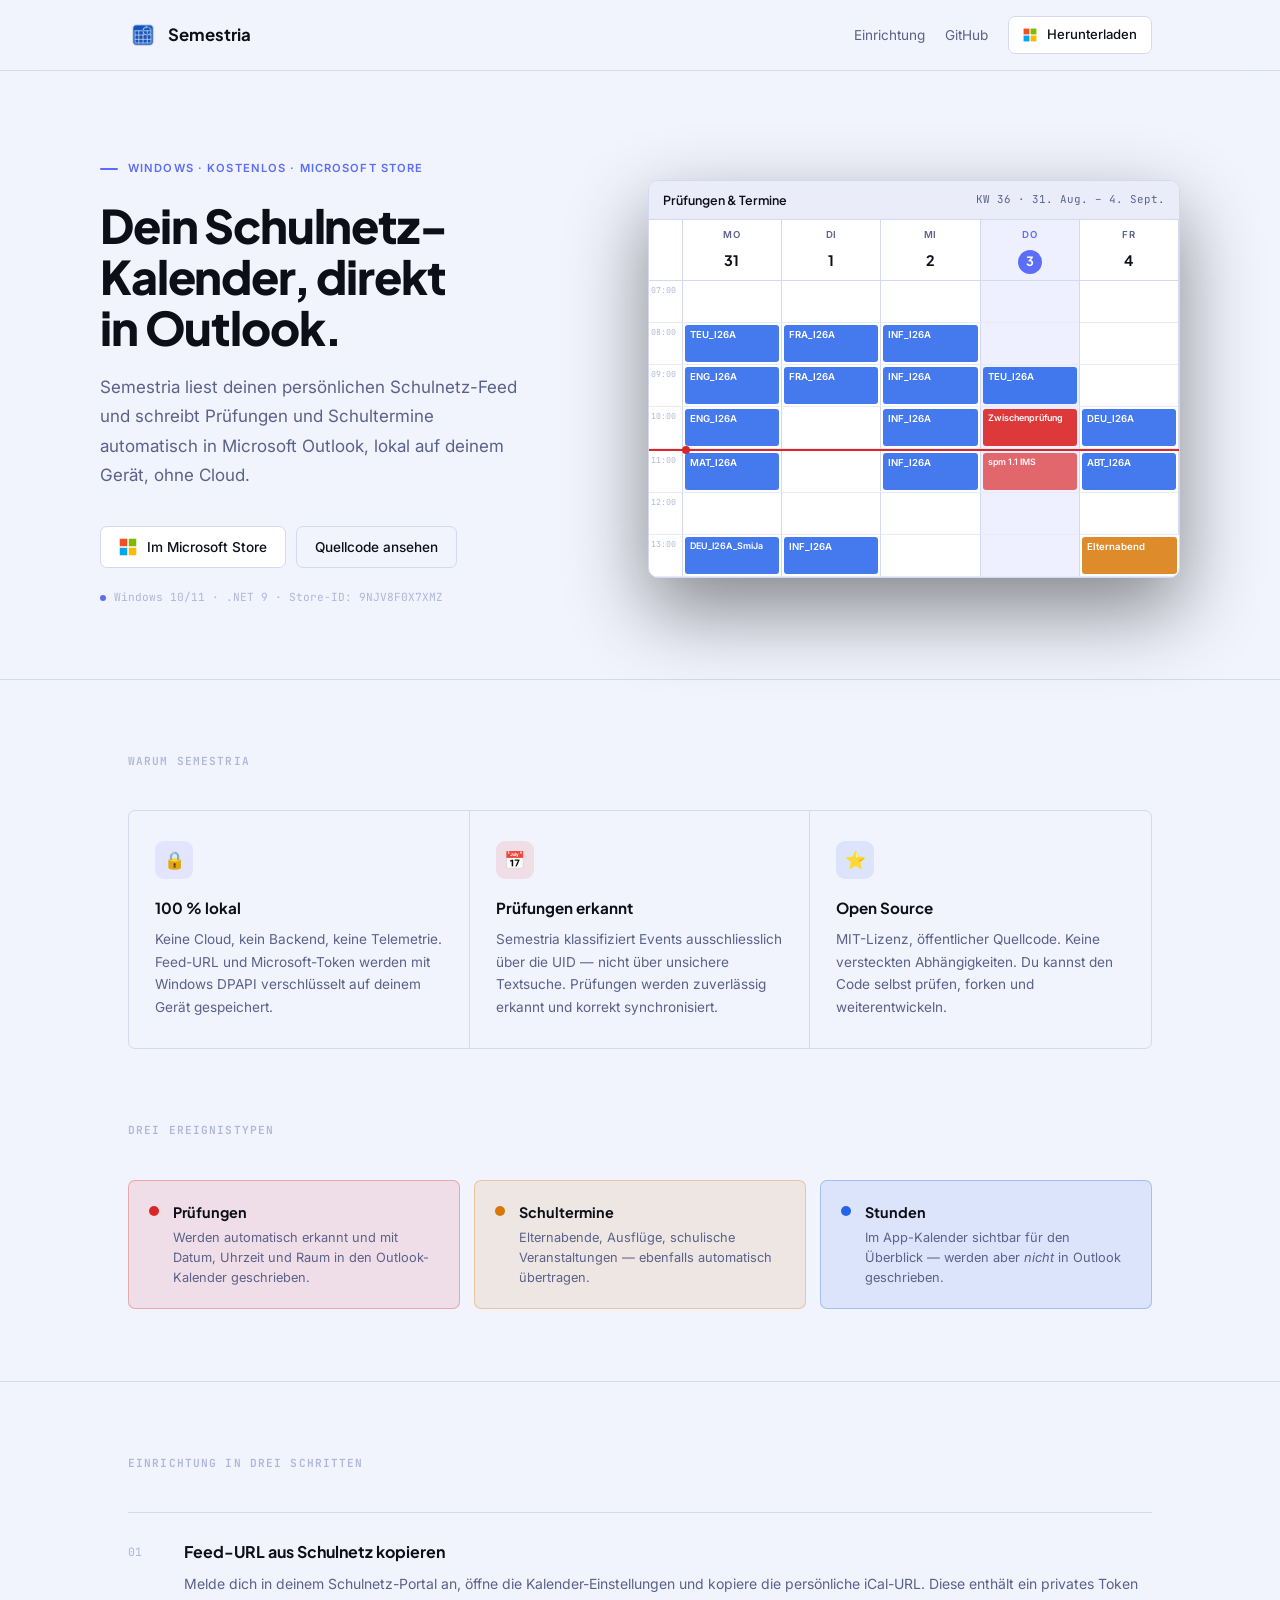
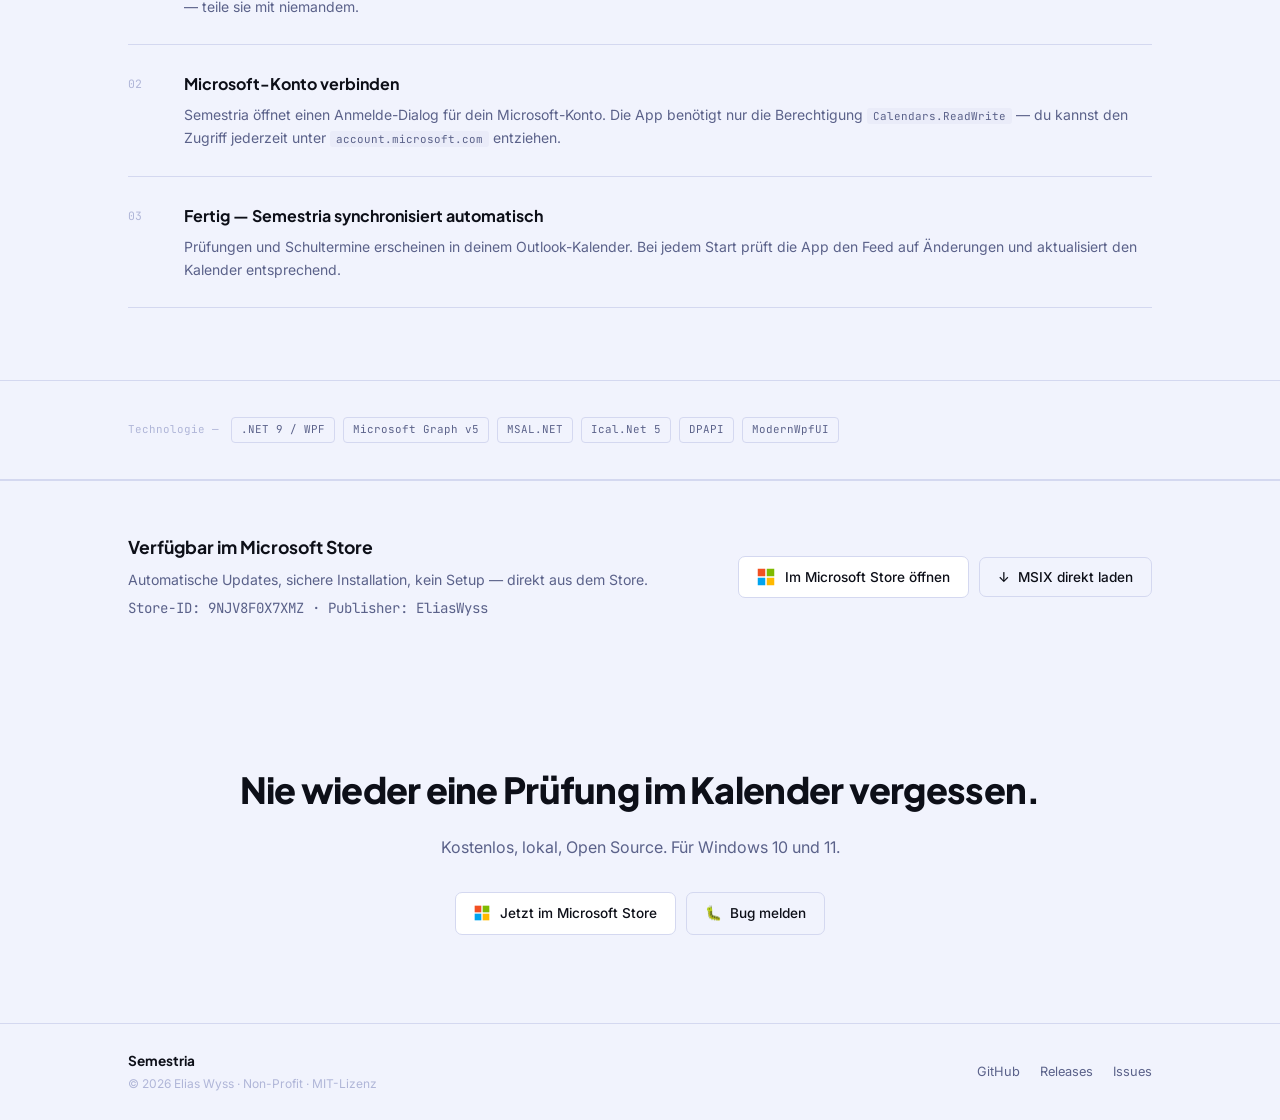
==== commit d86ac499: "Landing page: Store as primary download, remove GitHub releases link App is now in the Microsoft Sto" ====
--- a/docs/index.html
+++ b/docs/index.html
@@ -417,7 +417,10 @@
     <div class="nav-right">
       <a class="nav-link" href="#how">Einrichtung</a>
       <a class="nav-link" href="https://github.com/Elias-Phy-Ja/semestria" target="_blank" rel="noopener">GitHub</a>
-      <a class="btn btn-accent" href="https://github.com/Elias-Phy-Ja/semestria/releases/latest" target="_blank" rel="noopener">Download</a>
+      <a class="btn-store" href="https://apps.microsoft.com/detail/9NJV8F0X7XMZ" target="_blank" rel="noopener" style="padding:7px 14px;font-size:.82rem">
+        <svg width="14" height="14" viewBox="0 0 24 24" fill="none"><rect x="1" y="1" width="10" height="10" fill="#F25022"/><rect x="13" y="1" width="10" height="10" fill="#7FBA00"/><rect x="1" y="13" width="10" height="10" fill="#00A4EF"/><rect x="13" y="13" width="10" height="10" fill="#FFB900"/></svg>
+        Herunterladen
+      </a>
     </div>
   </div>
 </nav>
@@ -443,8 +446,8 @@
           </svg>
           Im Microsoft Store
         </a>
-        <a class="btn btn-outline" href="https://github.com/Elias-Phy-Ja/semestria/releases/latest" target="_blank" rel="noopener">
-          ↓ &nbsp;Direkt herunterladen
+        <a class="btn btn-outline" href="https://github.com/Elias-Phy-Ja/semestria" target="_blank" rel="noopener">
+          Quellcode ansehen
         </a>
       </div>
       <p class="hero-note">Windows 10/11 · .NET 9 · Store-ID: 9NJV8F0X7XMZ</p>
@@ -724,7 +727,7 @@
           <rect x="1" y="13" width="10" height="10" fill="#00A4EF"/>
           <rect x="13" y="13" width="10" height="10" fill="#FFB900"/>
         </svg>
-        Microsoft Store
+        Jetzt im Microsoft Store
       </a>
       <a class="btn btn-outline" href="https://github.com/Elias-Phy-Ja/semestria/issues/new" target="_blank" rel="noopener">
         🐛 &nbsp;Bug melden
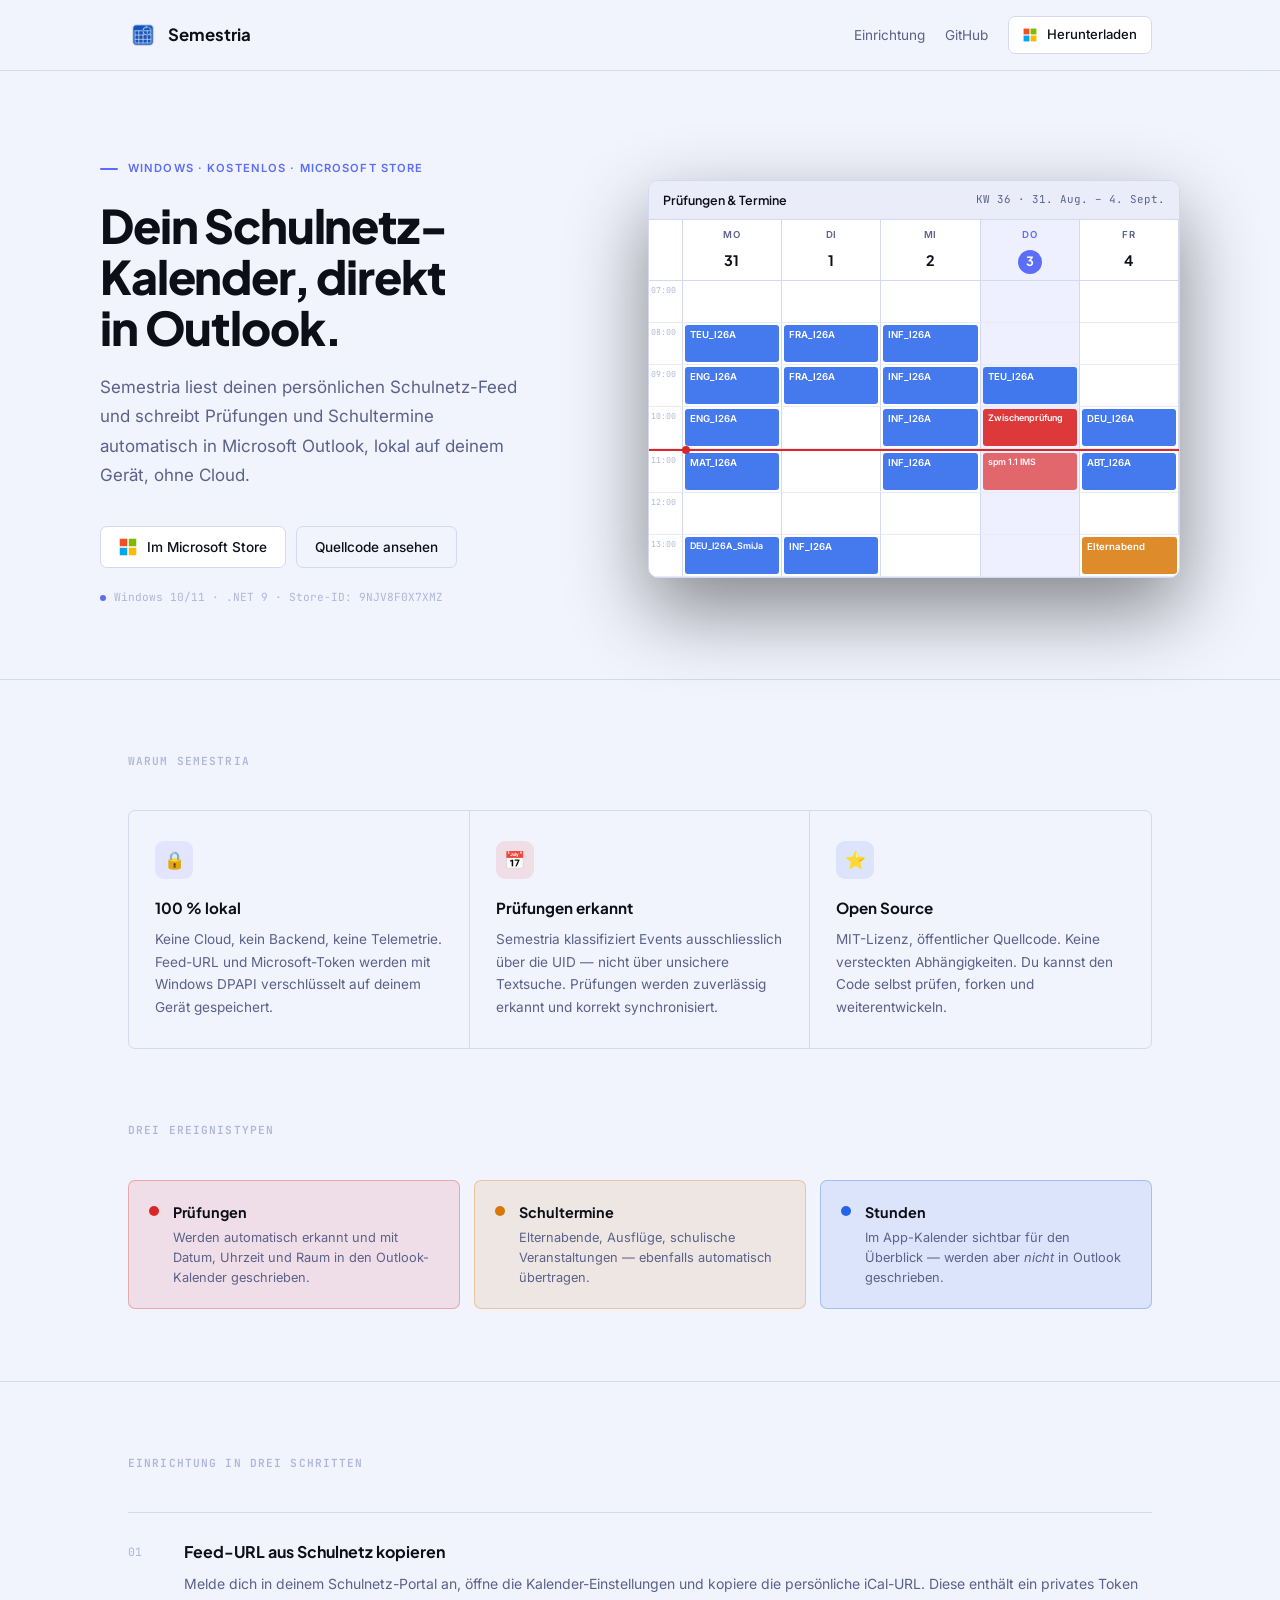
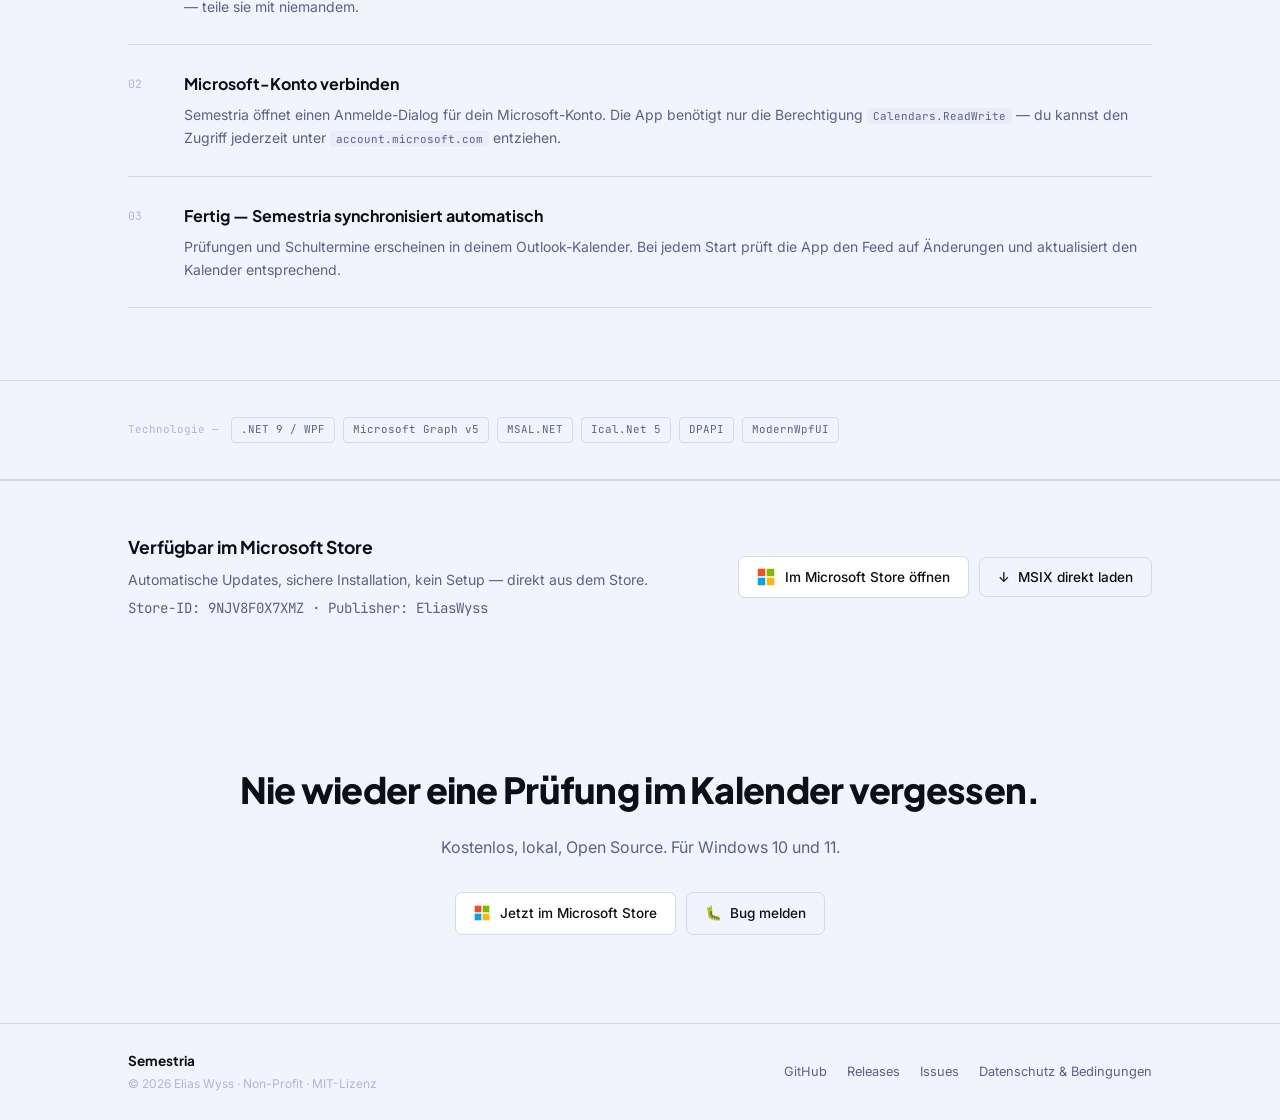
==== commit 6d184e60: "News-System: Nachrichten, Umfrage-Links, neue Rechtstexte und Admin-Seite App: etwa 10 s nach dem St" ====
--- a/docs/index.html
+++ b/docs/index.html
@@ -747,6 +747,7 @@
       <a href="https://github.com/Elias-Phy-Ja/semestria" target="_blank" rel="noopener">GitHub</a>
       <a href="https://github.com/Elias-Phy-Ja/semestria/releases" target="_blank" rel="noopener">Releases</a>
       <a href="https://github.com/Elias-Phy-Ja/semestria/issues" target="_blank" rel="noopener">Issues</a>
+      <a href="policy.html">Datenschutz &amp; Bedingungen</a>
     </div>
   </div>
 </footer>
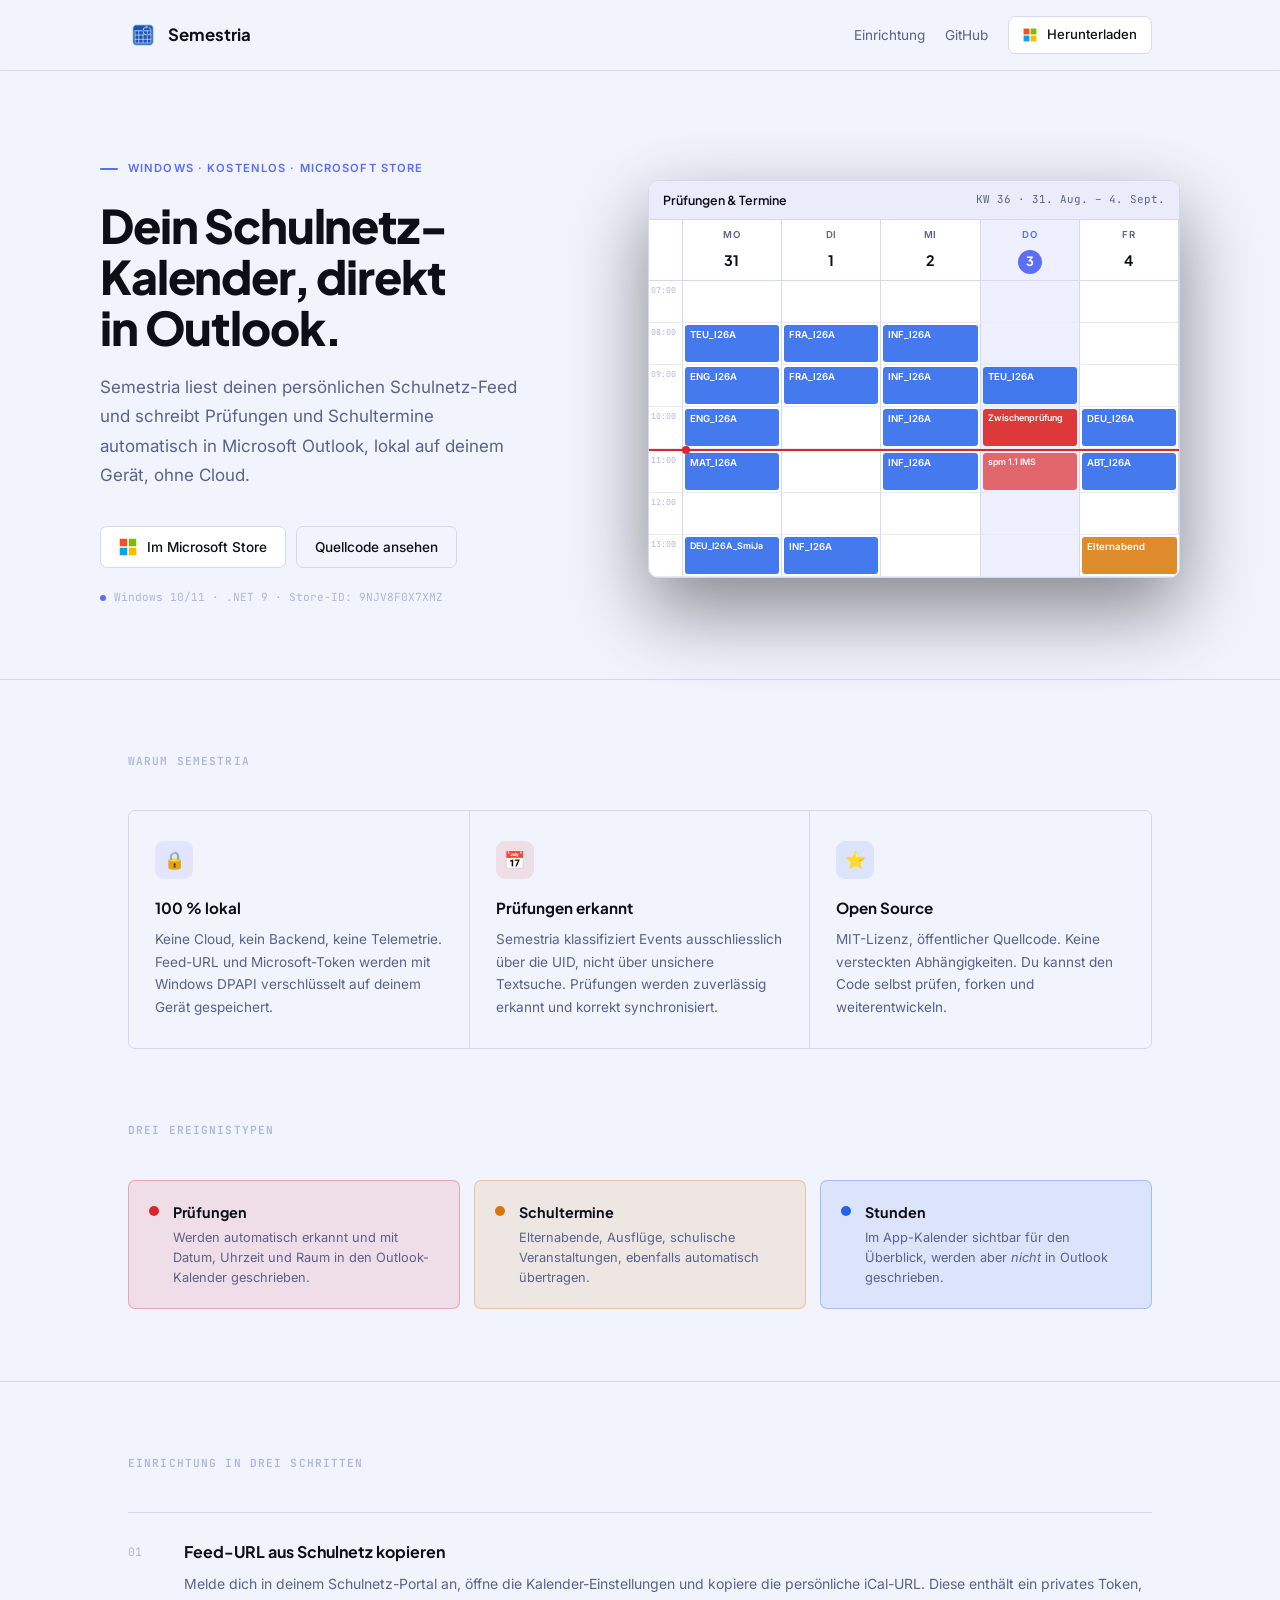
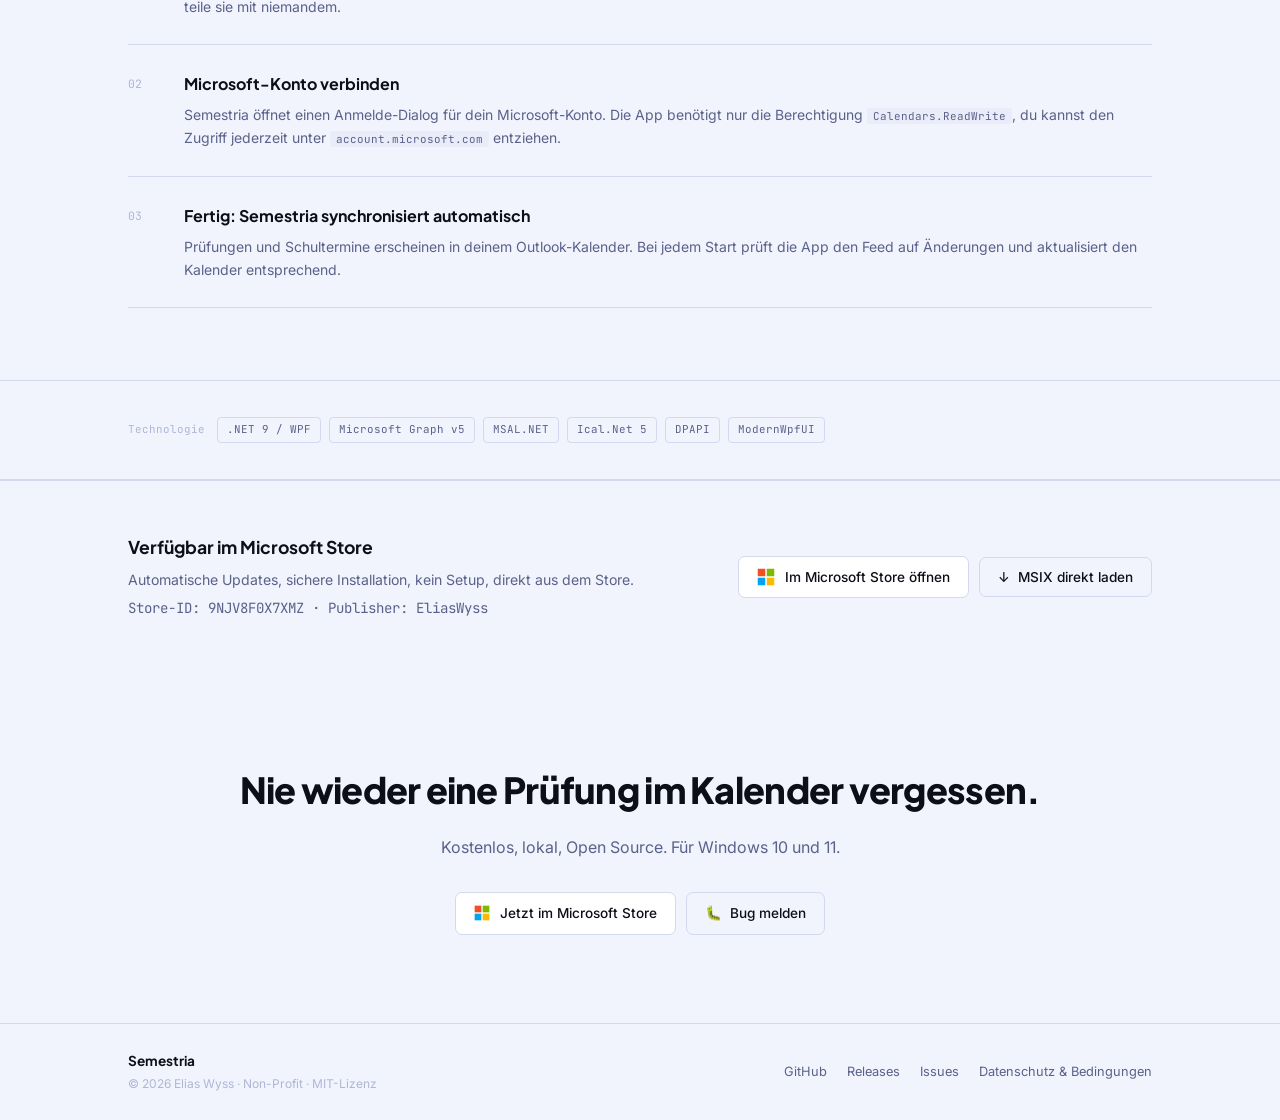
==== commit b009fc9f: "Gedankenstriche entfernt, Saetze unveraendert Texte in der App, Rechtstexte, Webseite, README und Ko" ====
--- a/docs/index.html
+++ b/docs/index.html
@@ -601,7 +601,7 @@
       <div class="feat">
         <div class="feat-icon" style="background:var(--red-dim)">📅</div>
         <h3>Prüfungen erkannt</h3>
-        <p>Semestria klassifiziert Events ausschliesslich über die UID — nicht über unsichere Textsuche. Prüfungen werden zuverlässig erkannt und korrekt synchronisiert.</p>
+        <p>Semestria klassifiziert Events ausschliesslich über die UID, nicht über unsichere Textsuche. Prüfungen werden zuverlässig erkannt und korrekt synchronisiert.</p>
       </div>
       <div class="feat">
         <div class="feat-icon" style="background:var(--blue-dim)">⭐</div>
@@ -628,14 +628,14 @@
         <div class="evtype-dot" style="background:var(--amber)"></div>
         <div>
           <h4>Schultermine</h4>
-          <p>Elternabende, Ausflüge, schulische Veranstaltungen — ebenfalls automatisch übertragen.</p>
+          <p>Elternabende, Ausflüge, schulische Veranstaltungen, ebenfalls automatisch übertragen.</p>
         </div>
       </div>
       <div class="evtype" style="border-color:rgba(37,99,235,.3); background:var(--blue-dim)">
         <div class="evtype-dot" style="background:var(--blue)"></div>
         <div>
           <h4>Stunden</h4>
-          <p>Im App-Kalender sichtbar für den Überblick — werden aber <em>nicht</em> in Outlook geschrieben.</p>
+          <p>Im App-Kalender sichtbar für den Überblick, werden aber <em>nicht</em> in Outlook geschrieben.</p>
         </div>
       </div>
     </div>
@@ -653,20 +653,20 @@
         <span class="step-n">01</span>
         <div>
           <h4>Feed-URL aus Schulnetz kopieren</h4>
-          <p>Melde dich in deinem Schulnetz-Portal an, öffne die Kalender-Einstellungen und kopiere die persönliche iCal-URL. Diese enthält ein privates Token — teile sie mit niemandem.</p>
+          <p>Melde dich in deinem Schulnetz-Portal an, öffne die Kalender-Einstellungen und kopiere die persönliche iCal-URL. Diese enthält ein privates Token, teile sie mit niemandem.</p>
         </div>
       </div>
       <div class="step">
         <span class="step-n">02</span>
         <div>
           <h4>Microsoft-Konto verbinden</h4>
-          <p>Semestria öffnet einen Anmelde-Dialog für dein Microsoft-Konto. Die App benötigt nur die Berechtigung <code>Calendars.ReadWrite</code> — du kannst den Zugriff jederzeit unter <code>account.microsoft.com</code> entziehen.</p>
+          <p>Semestria öffnet einen Anmelde-Dialog für dein Microsoft-Konto. Die App benötigt nur die Berechtigung <code>Calendars.ReadWrite</code>, du kannst den Zugriff jederzeit unter <code>account.microsoft.com</code> entziehen.</p>
         </div>
       </div>
       <div class="step">
         <span class="step-n">03</span>
         <div>
-          <h4>Fertig — Semestria synchronisiert automatisch</h4>
+          <h4>Fertig: Semestria synchronisiert automatisch</h4>
           <p>Prüfungen und Schultermine erscheinen in deinem Outlook-Kalender. Bei jedem Start prüft die App den Feed auf Änderungen und aktualisiert den Kalender entsprechend.</p>
         </div>
       </div>
@@ -678,7 +678,7 @@
 <div class="tech">
   <div class="wrap">
     <div class="tech-inner">
-      <span class="tech-label">Technologie —</span>
+      <span class="tech-label">Technologie</span>
       <span class="pill">.NET 9 / WPF</span>
       <span class="pill">Microsoft Graph v5</span>
       <span class="pill">MSAL.NET</span>
@@ -694,7 +694,7 @@
   <div class="wrap store-inner">
     <div class="store-text">
       <h3>Verfügbar im Microsoft Store</h3>
-      <p>Automatische Updates, sichere Installation, kein Setup — direkt aus dem Store.</p>
+      <p>Automatische Updates, sichere Installation, kein Setup, direkt aus dem Store.</p>
       <p class="store-id">Store-ID: 9NJV8F0X7XMZ · Publisher: EliasWyss</p>
     </div>
     <div class="store-btns">
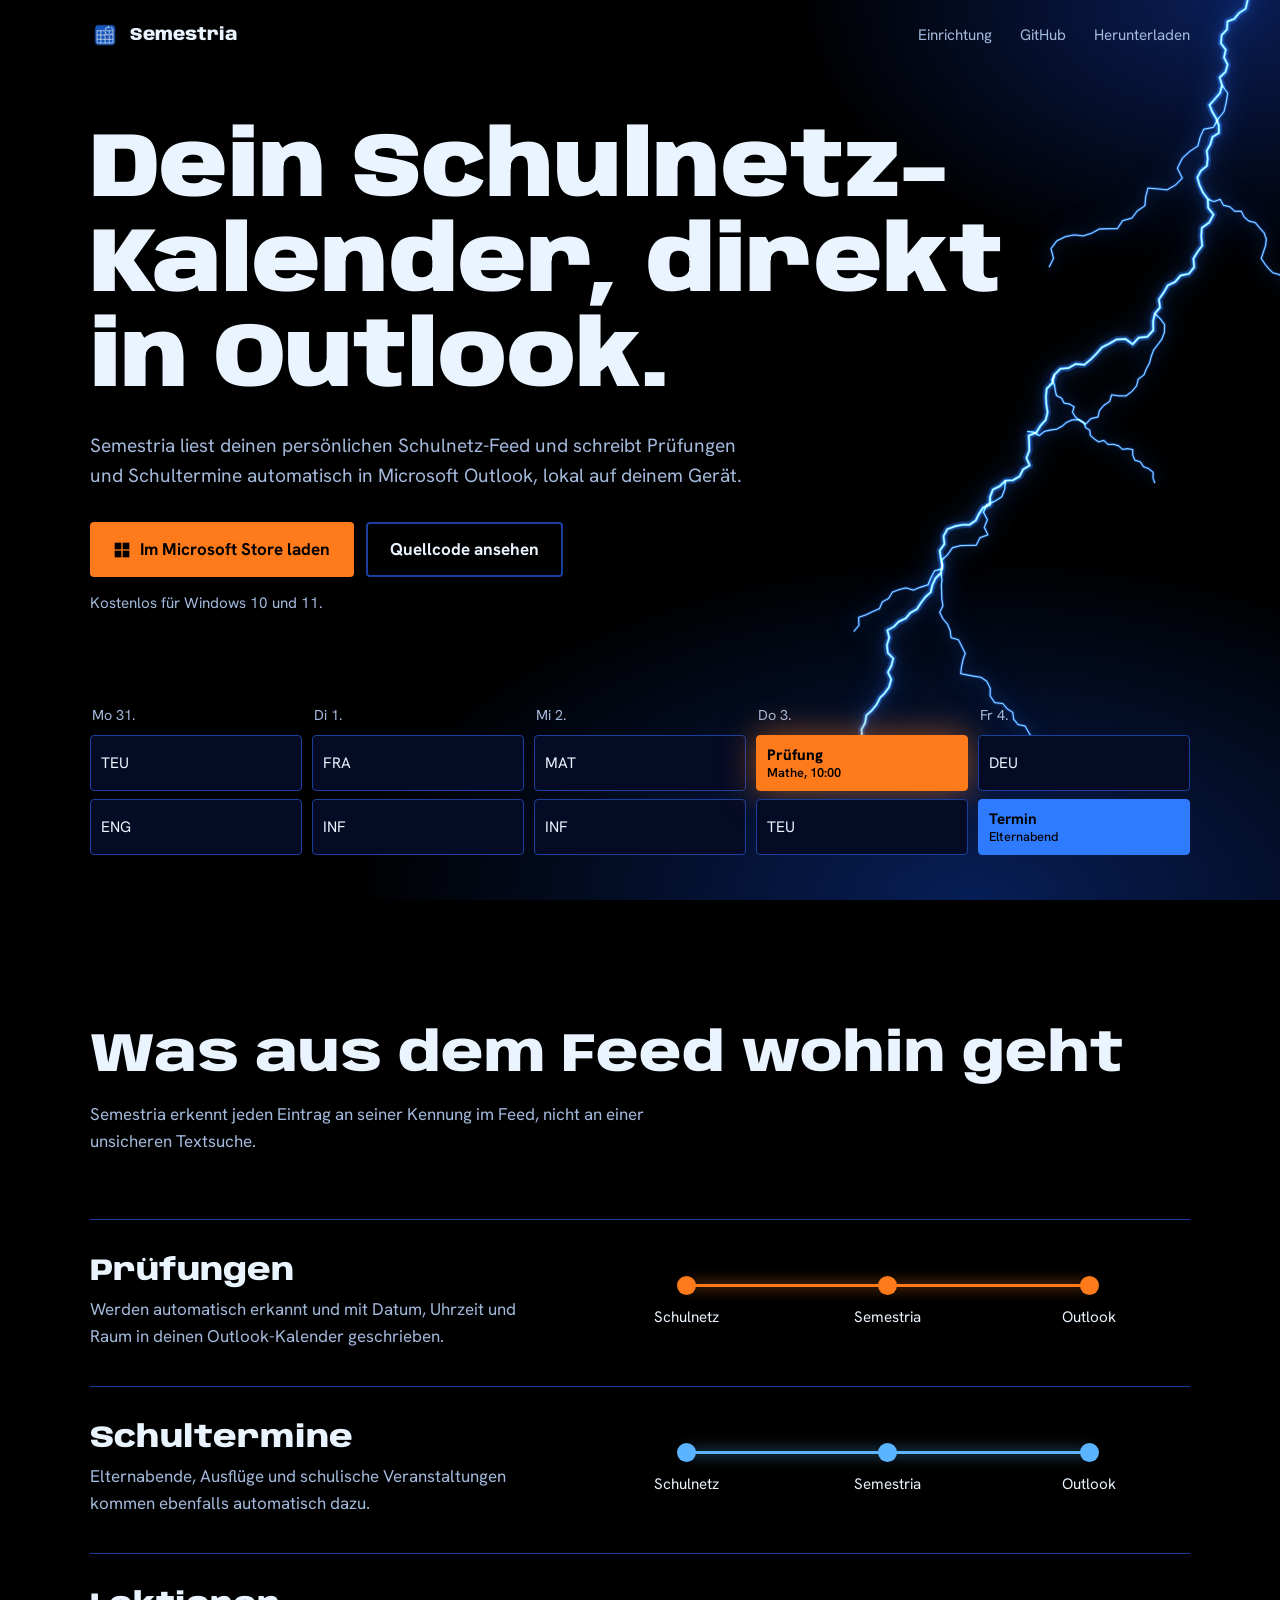
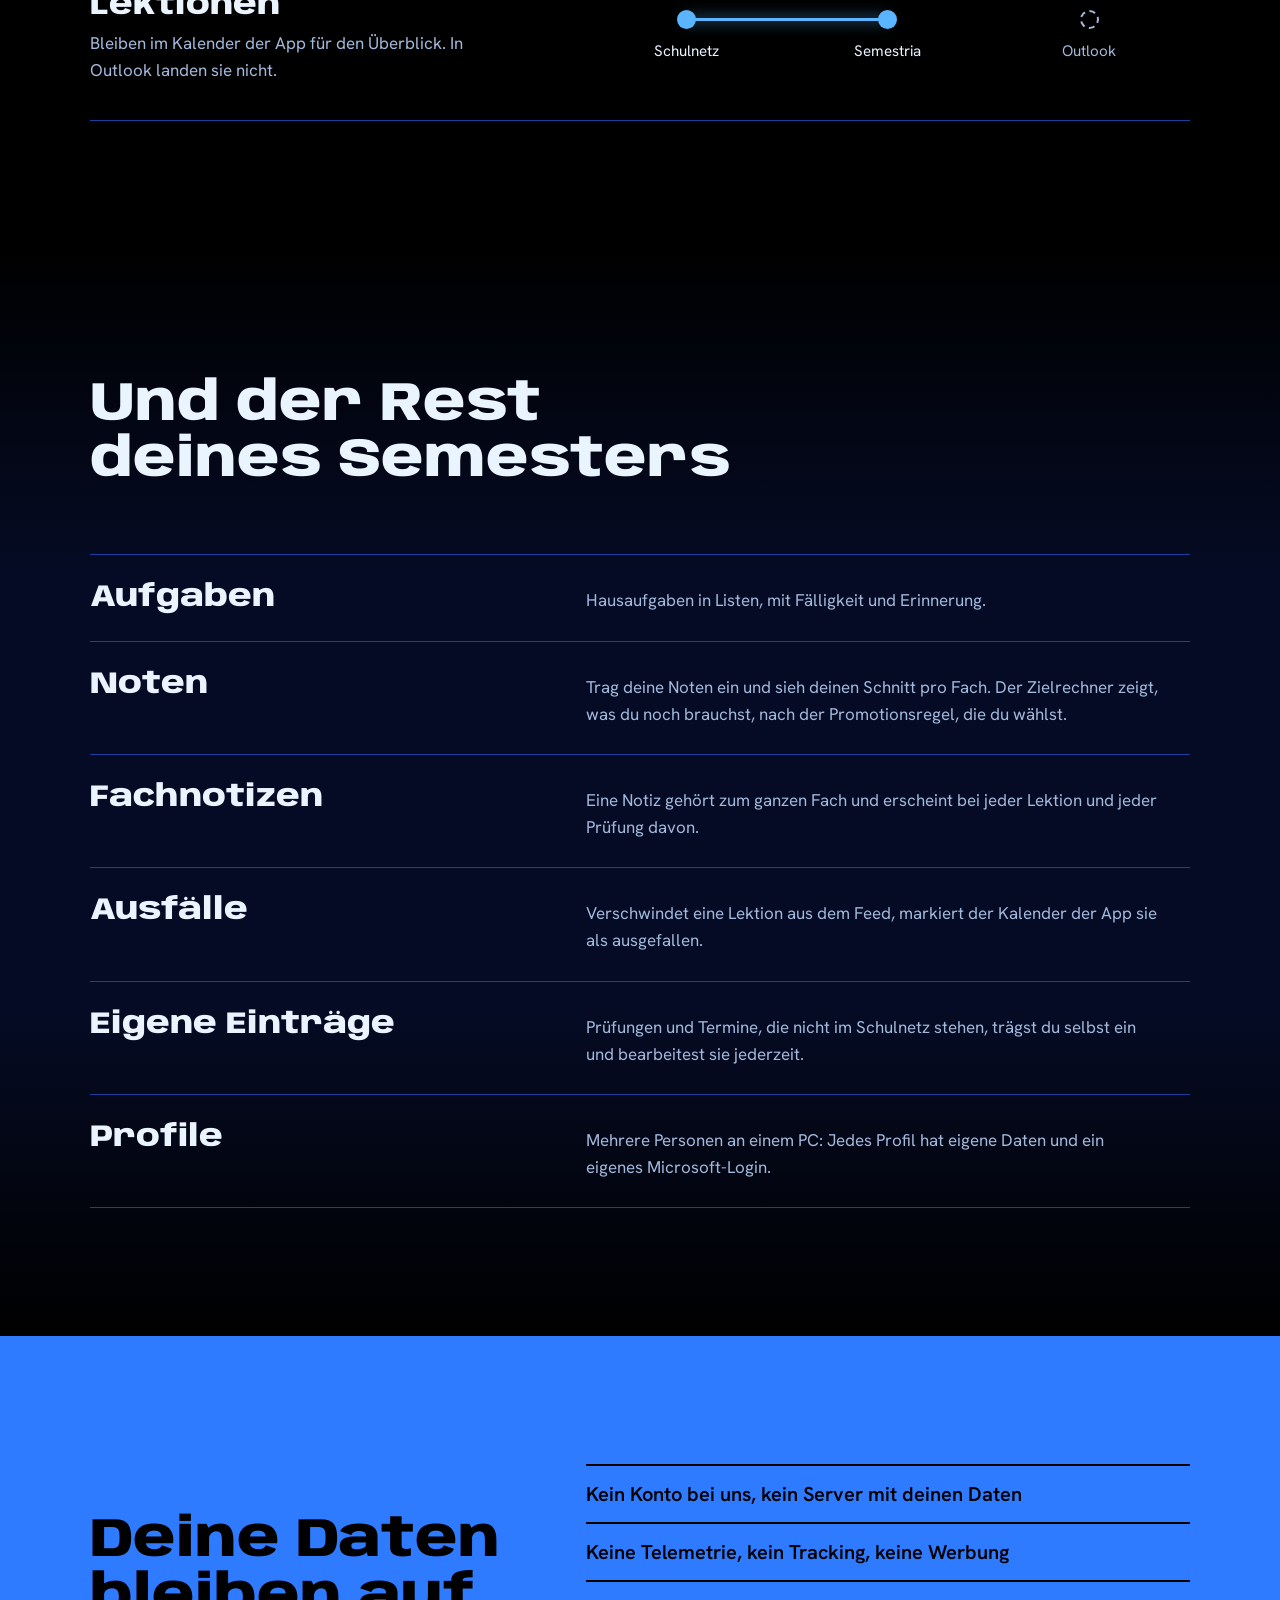
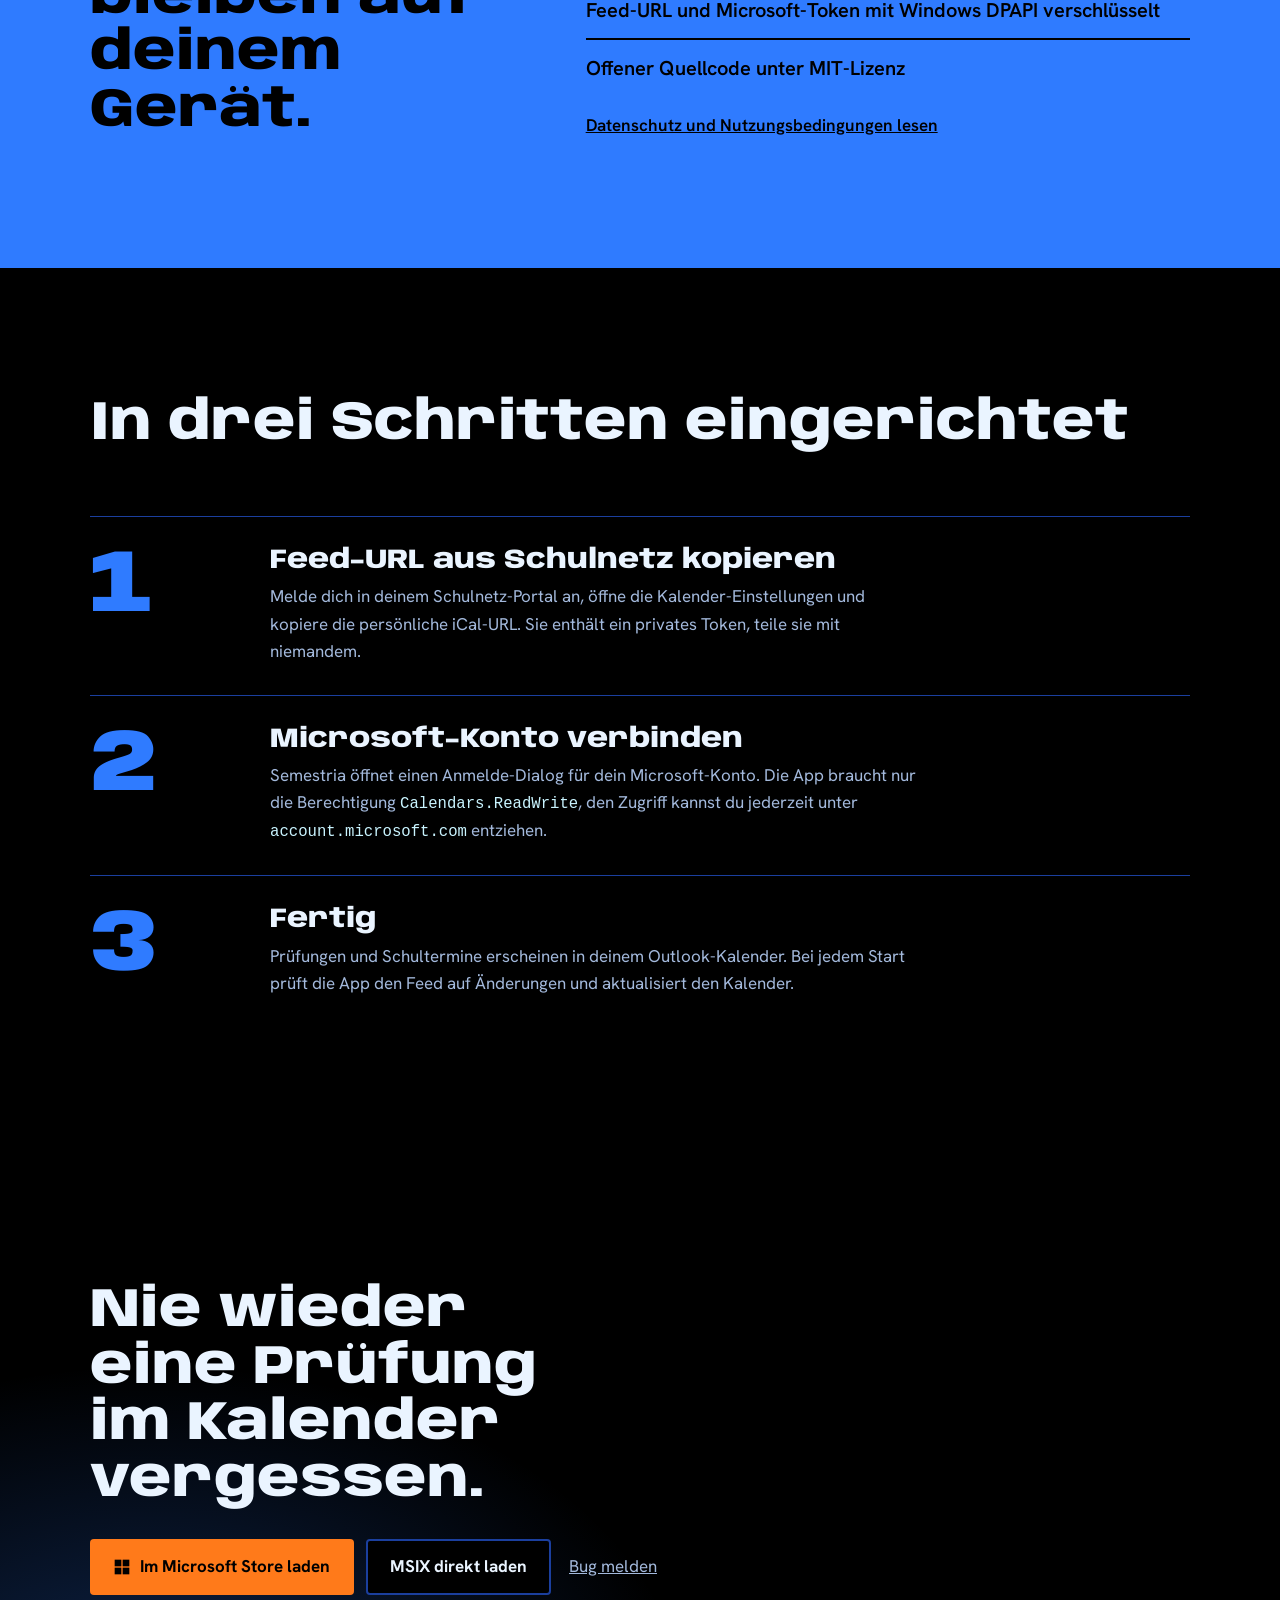
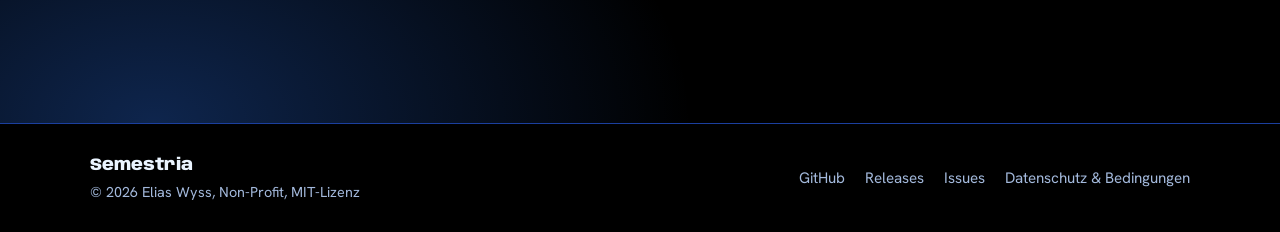
==== commit f064efcb: "Website neu gestaltet: Blitzblau, Schwarz und Orange Startseite neu aufgebaut, mit Blitz-Einschlag i" ====
--- a/docs/index.html
+++ b/docs/index.html
@@ -5,743 +5,216 @@
 <meta name="viewport" content="width=device-width, initial-scale=1">
 <title>Semestria</title>
 <meta name="description" content="Schulnetz-Prüfungen und Termine automatisch in deinen Outlook-Kalender. Kostenlos, lokal, Open Source.">
+<meta name="theme-color" content="#000000">
 
 <link rel="preconnect" href="https://fonts.googleapis.com">
 <link rel="preconnect" href="https://fonts.gstatic.com" crossorigin>
-<link rel="stylesheet" href="https://fonts.googleapis.com/css2?family=Plus+Jakarta+Sans:wght@400;500;600;700;800&family=Inter:ital,wght@0,400;0,500;1,400&family=JetBrains+Mono:wght@400;500&display=swap">
+<link rel="stylesheet" href="https://fonts.googleapis.com/css2?family=Anybody:wdth,wght@50..150,400..900&family=Hanken+Grotesk:wght@400..700&display=swap">
 <link rel="icon" type="image/x-icon" href="favicon.ico">
 <link rel="icon" type="image/png" href="logo.png">
-
-<style>
-/* ─── Design Tokens ─────────────────────────────────────────────────── */
-:root {
-  --bg:          #0D0F18;
-  --surface:     #13162A;
-  --surface-2:   #1A1D2E;
-  --border:      #252A42;
-  --border-faint:#1A1D30;
-  --accent:      #5C6EF7;
-  --accent-dim:  rgba(92,110,247,.14);
-  --text:        #E2E5F4;
-  --muted:       #7A81A0;
-  --faint:       #3D4260;
-  --red:         #DC2626;
-  --red-dim:     rgba(220,38,38,.18);
-  --amber:       #D97706;
-  --amber-dim:   rgba(217,119,6,.18);
-  --blue:        #2563EB;
-  --blue-dim:    rgba(37,99,235,.18);
-
-  --f-display: 'Plus Jakarta Sans', system-ui, sans-serif;
-  --f-body:    'Inter', system-ui, sans-serif;
-  --f-mono:    'JetBrains Mono', monospace;
-  --radius: 7px;
-}
-
-@media (prefers-color-scheme: light) {
-  :root:not([data-theme="dark"]) {
-    --bg:          #F1F3FD;
-    --surface:     #FFFFFF;
-    --surface-2:   #EAECF9;
-    --border:      #D4D8F0;
-    --border-faint:#E8EAF8;
-    --accent-dim:  rgba(92,110,247,.10);
-    --text:        #0D0F18;
-    --muted:       #5B628A;
-    --faint:       #B0B6D8;
-    --red-dim:     rgba(220,38,38,.10);
-    --amber-dim:   rgba(217,119,6,.10);
-    --blue-dim:    rgba(37,99,235,.10);
-  }
-}
-:root[data-theme="light"] {
-  --bg:          #F1F3FD;
-  --surface:     #FFFFFF;
-  --surface-2:   #EAECF9;
-  --border:      #D4D8F0;
-  --border-faint:#E8EAF8;
-  --accent-dim:  rgba(92,110,247,.10);
-  --text:        #0D0F18;
-  --muted:       #5B628A;
-  --faint:       #B0B6D8;
-  --red-dim:     rgba(220,38,38,.10);
-  --amber-dim:   rgba(217,119,6,.10);
-  --blue-dim:    rgba(37,99,235,.10);
-}
-
-/* ─── Reset ─────────────────────────────────────────────────────────── */
-*, *::before, *::after { box-sizing: border-box; margin: 0; padding: 0; }
-html { font-size: 16px; scroll-behavior: smooth; }
-body {
-  font-family: var(--f-body);
-  background: var(--bg);
-  color: var(--text);
-  line-height: 1.65;
-  -webkit-font-smoothing: antialiased;
-}
-a { color: inherit; text-decoration: none; }
-
-/* ─── Wrap ───────────────────────────────────────────────────────────── */
-.wrap { max-width: 1080px; margin: 0 auto; padding: 0 28px; }
-
-/* ─── Nav ────────────────────────────────────────────────────────────── */
-nav {
-  border-bottom: 1px solid var(--border);
-  padding: 16px 0;
-  background: color-mix(in srgb, var(--bg) 85%, transparent);
-  backdrop-filter: blur(16px);
-  position: sticky; top: 0; z-index: 20;
-}
-.nav-inner { display: flex; align-items: center; justify-content: space-between; }
-.logo {
-  display: flex; align-items: center; gap: 10px;
-  font-family: var(--f-display); font-weight: 700; font-size: 1.05rem;
-}
-.logo-mark {
-  width: 30px; height: 30px; border-radius: 8px;
-  overflow: hidden; flex-shrink: 0;
-}
-.logo-mark img { width: 100%; height: 100%; display: block; }
-.nav-right { display: flex; align-items: center; gap: 20px; }
-.nav-link { font-size: .85rem; color: var(--muted); transition: color .15s; }
-.nav-link:hover { color: var(--text); }
-.btn {
-  display: inline-flex; align-items: center; gap: 7px;
-  padding: 8px 18px; border-radius: var(--radius);
-  font-family: var(--f-body); font-size: .85rem; font-weight: 500;
-  cursor: pointer; border: 1px solid transparent;
-  transition: opacity .15s, transform .1s;
-  white-space: nowrap;
-}
-.btn:hover { opacity: .88; }
-.btn:active { transform: scale(.98); }
-.btn-accent { background: var(--accent); color: #fff; border-color: var(--accent); }
-.btn-outline { background: transparent; border-color: var(--border); color: var(--text); }
-
-/* ─── Hero ───────────────────────────────────────────────────────────── */
-.hero {
-  padding: 80px 0 72px;
-  display: grid;
-  grid-template-columns: 1fr 1.1fr;
-  gap: 64px; align-items: center;
-}
-@media (max-width: 800px) {
-  .hero { grid-template-columns: 1fr; gap: 48px; }
-  .hero-visual { order: -1; }
-}
-.eyebrow {
-  display: inline-flex; align-items: center; gap: 10px;
-  font-size: .7rem; font-weight: 600; letter-spacing: .1em;
-  text-transform: uppercase; color: var(--accent); margin-bottom: 22px;
-}
-.eyebrow::before {
-  content: ''; display: block; width: 18px; height: 2px;
-  background: var(--accent); border-radius: 2px;
-}
-h1 {
-  font-family: var(--f-display);
-  font-size: clamp(2rem, 3.8vw, 2.9rem);
-  font-weight: 800; line-height: 1.1; letter-spacing: -.025em;
-  text-wrap: balance; margin-bottom: 20px;
-}
-.hero-sub {
-  font-size: 1.0625rem; color: var(--muted); line-height: 1.72;
-  max-width: 430px; margin-bottom: 36px;
-}
-.hero-cta { display: flex; gap: 10px; flex-wrap: wrap; }
-.hero-note {
-  margin-top: 20px; font-size: .7rem;
-  font-family: var(--f-mono); color: var(--faint);
-  display: flex; align-items: center; gap: 8px;
-}
-.hero-note::before {
-  content: '';
-  display: inline-block; width: 6px; height: 6px;
-  border-radius: 50%; background: var(--accent); flex-shrink: 0;
-}
-
-/* ─── Mini Calendar Preview ──────────────────────────────────────────── */
-.cal-wrap {
-  border: 1px solid var(--border);
-  border-radius: 10px; overflow: hidden;
-  background: var(--surface);
-  box-shadow: 0 32px 80px rgba(0,0,0,.45);
-}
-.cal-topbar {
-  background: var(--surface-2);
-  border-bottom: 1px solid var(--border);
-  padding: 9px 14px;
-  display: flex; align-items: center; justify-content: space-between;
-}
-.cal-topbar-title {
-  font-family: var(--f-display); font-size: .78rem; font-weight: 600;
-}
-.cal-topbar-kw {
-  font-family: var(--f-mono); font-size: .68rem; color: var(--muted);
-}
-.cal-grid {
-  display: grid;
-  grid-template-columns: 34px repeat(5, 1fr);
-}
-/* header row */
-.cal-head-gutter {
-  border-bottom: 1px solid var(--border);
-  border-right: 1px solid var(--border);
-}
-.cal-head {
-  border-bottom: 1px solid var(--border);
-  border-right: 1px solid var(--border);
-  padding: 7px 4px 6px;
-  text-align: center;
-}
-.cal-head:last-child { border-right: none; }
-.cal-head-day {
-  font-size: .6rem; font-weight: 600; letter-spacing: .06em;
-  text-transform: uppercase; color: var(--muted);
-  display: block; margin-bottom: 4px;
-}
-.cal-head-num {
-  font-family: var(--f-display); font-size: .9rem; font-weight: 700;
-  color: var(--text);
-}
-.cal-head-num.today {
-  display: inline-flex; width: 24px; height: 24px;
-  background: var(--accent); color: #fff;
-  border-radius: 50%; align-items: center; justify-content: center;
-  font-size: .8rem;
-}
-/* time cells */
-.cal-time {
-  border-right: 1px solid var(--border);
-  border-bottom: 1px solid var(--border-faint);
-  height: 42px;
-  display: flex; align-items: flex-start; padding: 3px 3px 0 2px;
-  font-family: var(--f-mono); font-size: .52rem; color: var(--faint);
-}
-.cal-cell {
-  border-right: 1px solid var(--border);
-  border-bottom: 1px solid var(--border-faint);
-  height: 42px; position: relative; padding: 2px;
-}
-.cal-cell:last-child { border-right: none; }
-.cal-cell.today-col { background: var(--accent-dim); }
-/* events */
-.ev {
-  position: absolute; inset: 2px;
-  border-radius: 3px; padding: 2px 5px;
-  font-size: .6rem; font-weight: 600; color: #fff;
-  overflow: hidden; white-space: nowrap; text-overflow: ellipsis;
-}
-.ev-b { background: rgba(37,99,235,.85); }
-.ev-r { background: rgba(220,38,38,.90); }
-.ev-a { background: rgba(217,119,6,.85); }
-/* span 2 rows */
-.cal-cell.span2 { height: 84px; }
-.cal-cell.span2 .ev { inset: 2px; }
-/* time-line indicator */
-.cal-nowline {
-  grid-column: 1 / -1;
-  height: 2px; background: var(--red);
-  position: relative;
-}
-.cal-nowline::before {
-  content: '';
-  position: absolute; left: 33px; top: -3px;
-  width: 8px; height: 8px; border-radius: 50%;
-  background: var(--red);
-}
-
-/* ─── Section divider ────────────────────────────────────────────────── */
-hr { height: 1px; background: var(--border); border: none; }
-
-/* ─── Features ───────────────────────────────────────────────────────── */
-.features { padding: 72px 0; }
-.section-label {
-  font-size: .7rem; font-weight: 600; letter-spacing: .1em;
-  text-transform: uppercase; color: var(--faint);
-  margin-bottom: 40px;
-  font-family: var(--f-mono);
-}
-.feat-grid {
-  display: grid; grid-template-columns: repeat(3, 1fr);
-  border: 1px solid var(--border); border-radius: var(--radius);
-  overflow: hidden;
-}
-@media (max-width: 640px) { .feat-grid { grid-template-columns: 1fr; } }
-.feat {
-  padding: 30px 26px;
-  border-right: 1px solid var(--border);
-}
-.feat:last-child { border-right: none; }
-@media (max-width: 640px) {
-  .feat { border-right: none; border-bottom: 1px solid var(--border); }
-  .feat:last-child { border-bottom: none; }
-}
-.feat-icon {
-  width: 38px; height: 38px; border-radius: 9px;
-  display: flex; align-items: center; justify-content: center;
-  font-size: 17px; margin-bottom: 16px;
-}
-.feat h3 {
-  font-family: var(--f-display); font-size: .95rem; font-weight: 700;
-  margin-bottom: 8px;
-}
-.feat p { font-size: .85rem; color: var(--muted); line-height: 1.65; }
-
-/* ─── Event types ────────────────────────────────────────────────────── */
-.evtypes { padding: 0 0 72px; }
-.evtype-grid {
-  display: grid; grid-template-columns: repeat(3, 1fr); gap: 14px;
-}
-@media (max-width: 560px) { .evtype-grid { grid-template-columns: 1fr; } }
-.evtype {
-  border-radius: var(--radius); padding: 20px;
-  border: 1px solid var(--border);
-  display: flex; align-items: flex-start; gap: 14px;
-}
-.evtype-dot {
-  width: 10px; height: 10px; border-radius: 50%; flex-shrink: 0; margin-top: 5px;
-}
-.evtype h4 {
-  font-family: var(--f-display); font-size: .9rem; font-weight: 700; margin-bottom: 4px;
-}
-.evtype p { font-size: .8rem; color: var(--muted); line-height: 1.55; }
-
-/* ─── Steps ──────────────────────────────────────────────────────────── */
-.how { padding: 72px 0; }
-.steps { margin-top: 40px; }
-.step {
-  display: grid; grid-template-columns: 56px 1fr;
-  border-top: 1px solid var(--border);
-  padding: 26px 0;
-  gap: 0;
-}
-.step:last-child { border-bottom: 1px solid var(--border); }
-.step-n {
-  font-family: var(--f-mono); font-size: .72rem;
-  color: var(--faint); padding-top: 3px;
-}
-.step h4 {
-  font-family: var(--f-display); font-size: 1rem; font-weight: 700; margin-bottom: 6px;
-}
-.step p { font-size: .875rem; color: var(--muted); line-height: 1.65; }
-code {
-  font-family: var(--f-mono); font-size: .78em;
-  background: var(--surface-2); color: var(--muted);
-  padding: 1px 6px; border-radius: 3px;
-}
-
-/* ─── Tech pills ─────────────────────────────────────────────────────── */
-.tech {
-  padding: 36px 0;
-  border-top: 1px solid var(--border);
-  border-bottom: 1px solid var(--border);
-}
-.tech-inner { display: flex; align-items: center; gap: 8px; flex-wrap: wrap; }
-.tech-label {
-  font-size: .68rem; color: var(--faint); font-family: var(--f-mono); margin-right: 4px;
-}
-.pill {
-  font-size: .68rem; font-family: var(--f-mono);
-  padding: 3px 9px; border-radius: 4px;
-  border: 1px solid var(--border); color: var(--muted);
-}
-
-/* ─── CTA ────────────────────────────────────────────────────────────── */
-.cta { padding: 88px 0; text-align: center; }
-.cta h2 {
-  font-family: var(--f-display);
-  font-size: clamp(1.6rem, 3vw, 2.25rem);
-  font-weight: 800; letter-spacing: -.02em;
-  text-wrap: balance; margin-bottom: 14px;
-}
-.cta p { font-size: 1rem; color: var(--muted); margin-bottom: 32px; }
-.cta-btns { display: flex; gap: 10px; justify-content: center; flex-wrap: wrap; }
-
-/* ─── Footer ─────────────────────────────────────────────────────────── */
-footer {
-  border-top: 1px solid var(--border);
-  padding: 26px 0;
-}
-.foot-inner {
-  display: flex; align-items: center; justify-content: space-between; flex-wrap: wrap; gap: 14px;
-}
-.foot-brand {
-  font-family: var(--f-display); font-size: .85rem; font-weight: 700;
-}
-.foot-meta { font-size: .75rem; color: var(--faint); margin-top: 2px; }
-.foot-links { display: flex; gap: 20px; }
-.foot-links a { font-size: .8rem; color: var(--muted); transition: color .15s; }
-.foot-links a:hover { color: var(--text); }
-
-@media (max-width: 520px) { .nav-right .btn-outline { display: none; } }
-
-/* ─── Store badge ────────────────────────────────────────────────────── */
-.btn-store {
-  display: inline-flex; align-items: center; gap: 10px;
-  padding: 9px 18px; border-radius: var(--radius);
-  background: var(--surface); border: 1px solid var(--border);
-  color: var(--text); font-family: var(--f-body); font-size: .85rem; font-weight: 500;
-  cursor: pointer; transition: opacity .15s, transform .1s; white-space: nowrap;
-}
-.btn-store:hover { opacity: .82; }
-.btn-store:active { transform: scale(.98); }
-.btn-store svg { flex-shrink: 0; }
-.store-section {
-  padding: 52px 0; border-top: 1px solid var(--border);
-}
-.store-inner {
-  display: flex; align-items: center; justify-content: space-between;
-  gap: 32px; flex-wrap: wrap;
-}
-.store-text h3 {
-  font-family: var(--f-display); font-size: 1.1rem; font-weight: 700;
-  margin-bottom: 6px;
-}
-.store-text p { font-size: .88rem; color: var(--muted); }
-.store-id {
-  font-family: var(--f-mono); font-size: .72rem; color: var(--faint); margin-top: 6px;
-}
-.store-btns { display: flex; gap: 10px; flex-wrap: wrap; align-items: center; }
-</style>
+<link rel="stylesheet" href="site.css">
 </head>
 <body>
 
-<!-- ── Nav ─────────────────────────────────────────────────────────── -->
-<nav>
-  <div class="wrap nav-inner">
-    <div class="logo">
-      <div class="logo-mark"><img src="logo.png" alt="Semestria Logo"></div>
-      Semestria
-    </div>
-    <div class="nav-right">
-      <a class="nav-link" href="#how">Einrichtung</a>
-      <a class="nav-link" href="https://github.com/Elias-Phy-Ja/semestria" target="_blank" rel="noopener">GitHub</a>
-      <a class="btn-store" href="https://apps.microsoft.com/detail/9NJV8F0X7XMZ" target="_blank" rel="noopener" style="padding:7px 14px;font-size:.82rem">
-        <svg width="14" height="14" viewBox="0 0 24 24" fill="none"><rect x="1" y="1" width="10" height="10" fill="#F25022"/><rect x="13" y="1" width="10" height="10" fill="#7FBA00"/><rect x="1" y="13" width="10" height="10" fill="#00A4EF"/><rect x="13" y="13" width="10" height="10" fill="#FFB900"/></svg>
-        Herunterladen
+<a class="skip" href="#inhalt">Zum Inhalt springen</a>
+
+<section class="hero" id="hero">
+  <canvas id="bolt" aria-hidden="true"></canvas>
+
+  <header class="top">
+    <div class="wrap top-inner">
+      <a class="logo" href="./">
+        <span class="logo-mark"><img src="logo.png" alt=""></span>
+        Semestria
       </a>
-    </div>
+      <div class="top-links">
+        <a class="hide-narrow" href="#einrichtung">Einrichtung</a>
+        <a class="hide-narrow" href="https://github.com/Elias-Phy-Ja/semestria" target="_blank" rel="noopener">GitHub</a>
+        <a href="https://apps.microsoft.com/detail/9NJV8F0X7XMZ" target="_blank" rel="noopener">Herunterladen</a>
+      </div>
+    </div>
+  </header>
+
+  <div class="wrap hero-copy">
+    <h1>Dein Schulnetz-Kalender, direkt in Outlook.</h1>
+    <p class="hero-sub">
+      Semestria liest deinen persönlichen Schulnetz-Feed und schreibt Prüfungen und
+      Schultermine automatisch in Microsoft Outlook, lokal auf deinem Gerät.
+    </p>
+    <div class="hero-cta">
+      <a class="btn btn-primary" href="https://apps.microsoft.com/detail/9NJV8F0X7XMZ" target="_blank" rel="noopener">
+        <svg width="16" height="16" viewBox="0 0 24 24" fill="currentColor" aria-hidden="true"><rect x="1" y="1" width="10" height="10"/><rect x="13" y="1" width="10" height="10"/><rect x="1" y="13" width="10" height="10"/><rect x="13" y="13" width="10" height="10"/></svg>
+        Im Microsoft Store laden
+      </a>
+      <a class="btn btn-ghost" href="https://github.com/Elias-Phy-Ja/semestria" target="_blank" rel="noopener">Quellcode ansehen</a>
+    </div>
+    <p class="hero-note">Kostenlos für Windows 10 und 11.</p>
   </div>
-</nav>
-
-<!-- ── Hero ────────────────────────────────────────────────────────── -->
-<section>
-  <div class="wrap hero">
-
-    <!-- Left: copy -->
-    <div>
-      <div class="eyebrow">Windows · Kostenlos · Microsoft Store</div>
-      <h1>Dein Schulnetz-Kalender, direkt in Outlook.</h1>
-      <p class="hero-sub">
-        Semestria liest deinen persönlichen Schulnetz-Feed und schreibt Prüfungen und Schultermine automatisch in Microsoft Outlook, lokal auf deinem Gerät, ohne Cloud.
-      </p>
-      <div class="hero-cta">
-        <a class="btn-store" href="https://apps.microsoft.com/detail/9NJV8F0X7XMZ" target="_blank" rel="noopener">
-          <svg width="18" height="18" viewBox="0 0 24 24" fill="none">
-            <rect x="1" y="1" width="10" height="10" fill="#F25022"/>
-            <rect x="13" y="1" width="10" height="10" fill="#7FBA00"/>
-            <rect x="1" y="13" width="10" height="10" fill="#00A4EF"/>
-            <rect x="13" y="13" width="10" height="10" fill="#FFB900"/>
-          </svg>
-          Im Microsoft Store
-        </a>
-        <a class="btn btn-outline" href="https://github.com/Elias-Phy-Ja/semestria" target="_blank" rel="noopener">
-          Quellcode ansehen
-        </a>
-      </div>
-      <p class="hero-note">Windows 10/11 · .NET 9 · Store-ID: 9NJV8F0X7XMZ</p>
-    </div>
-
-    <!-- Right: mini calendar -->
-    <div class="hero-visual">
-      <div class="cal-wrap">
-        <div class="cal-topbar">
-          <span class="cal-topbar-title">Prüfungen &amp; Termine</span>
-          <span class="cal-topbar-kw">KW 36 · 31. Aug. – 4. Sept.</span>
-        </div>
-
-        <div class="cal-grid">
-          <!-- Header row -->
-          <div class="cal-head-gutter"></div>
-          <div class="cal-head">
-            <span class="cal-head-day">Mo</span>
-            <span class="cal-head-num">31</span>
-          </div>
-          <div class="cal-head">
-            <span class="cal-head-day">Di</span>
-            <span class="cal-head-num">1</span>
-          </div>
-          <div class="cal-head">
-            <span class="cal-head-day">Mi</span>
-            <span class="cal-head-num">2</span>
-          </div>
-          <div class="cal-head" style="background:var(--accent-dim)">
-            <span class="cal-head-day" style="color:var(--accent)">Do</span>
-            <span class="cal-head-num today">3</span>
-          </div>
-          <div class="cal-head">
-            <span class="cal-head-day">Fr</span>
-            <span class="cal-head-num">4</span>
-          </div>
-
-          <!-- 07:00 -->
-          <div class="cal-time">07:00</div>
-          <div class="cal-cell"></div>
-          <div class="cal-cell"></div>
-          <div class="cal-cell"></div>
-          <div class="cal-cell today-col"></div>
-          <div class="cal-cell"></div>
-
-          <!-- 08:00 -->
-          <div class="cal-time">08:00</div>
-          <div class="cal-cell">
-            <div class="ev ev-b">TEU_I26A</div>
-          </div>
-          <div class="cal-cell">
-            <div class="ev ev-b">FRA_I26A</div>
-          </div>
-          <div class="cal-cell">
-            <div class="ev ev-b">INF_I26A</div>
-          </div>
-          <div class="cal-cell today-col"></div>
-          <div class="cal-cell"></div>
-
-          <!-- 09:00 -->
-          <div class="cal-time">09:00</div>
-          <div class="cal-cell">
-            <div class="ev ev-b">ENG_I26A</div>
-          </div>
-          <div class="cal-cell">
-            <div class="ev ev-b">FRA_I26A</div>
-          </div>
-          <div class="cal-cell">
-            <div class="ev ev-b">INF_I26A</div>
-          </div>
-          <div class="cal-cell today-col">
-            <div class="ev ev-b">TEU_I26A</div>
-          </div>
-          <div class="cal-cell"></div>
-
-          <!-- 10:00 -->
-          <div class="cal-time">10:00</div>
-          <div class="cal-cell">
-            <div class="ev ev-b">ENG_I26A</div>
-          </div>
-          <div class="cal-cell"></div>
-          <div class="cal-cell">
-            <div class="ev ev-b">INF_I26A</div>
-          </div>
-          <div class="cal-cell today-col">
-            <div class="ev ev-r" style="font-size:.56rem">Zwischenprüfung</div>
-          </div>
-          <div class="cal-cell">
-            <div class="ev ev-b">DEU_I26A</div>
-          </div>
-
-          <!-- Current time indicator -->
-          <div class="cal-nowline"></div>
-
-          <!-- 11:00 -->
-          <div class="cal-time">11:00</div>
-          <div class="cal-cell">
-            <div class="ev ev-b">MAT_I26A</div>
-          </div>
-          <div class="cal-cell"></div>
-          <div class="cal-cell">
-            <div class="ev ev-b">INF_I26A</div>
-          </div>
-          <div class="cal-cell today-col">
-            <div class="ev ev-r" style="font-size:.55rem; opacity:.75">spm 1.1 IMS</div>
-          </div>
-          <div class="cal-cell">
-            <div class="ev ev-b">ABT_I26A</div>
-          </div>
-
-          <!-- 12:00 -->
-          <div class="cal-time">12:00</div>
-          <div class="cal-cell"></div>
-          <div class="cal-cell"></div>
-          <div class="cal-cell"></div>
-          <div class="cal-cell today-col"></div>
-          <div class="cal-cell"></div>
-
-          <!-- 13:00 -->
-          <div class="cal-time">13:00</div>
-          <div class="cal-cell">
-            <div class="ev ev-b" style="font-size:.56rem">DEU_I26A_SmiJa</div>
-          </div>
-          <div class="cal-cell">
-            <div class="ev ev-b">INF_I26A</div>
-          </div>
-          <div class="cal-cell"></div>
-          <div class="cal-cell today-col"></div>
-          <div class="cal-cell">
-            <div class="ev ev-a">Elternabend</div>
-          </div>
-        </div>
-      </div>
-    </div>
-
+
+  <div class="wrap week" role="img" aria-label="Beispielwoche: Am Donnerstag leuchtet eine Mathe-Prüfung orange auf, am Freitag steht ein Elternabend als Schultermin.">
+    <ul class="week-grid" aria-hidden="true">
+      <li class="day">
+        <span class="day-name">Mo 31.</span>
+        <span class="slot">TEU</span>
+        <span class="slot">ENG</span>
+      </li>
+      <li class="day">
+        <span class="day-name">Di 1.</span>
+        <span class="slot">FRA</span>
+        <span class="slot">INF</span>
+      </li>
+      <li class="day">
+        <span class="day-name">Mi 2.</span>
+        <span class="slot">MAT</span>
+        <span class="slot">INF</span>
+      </li>
+      <li class="day">
+        <span class="day-name">Do 3.</span>
+        <span class="slot slot-pruefung" id="strike-target">Prüfung <small>Mathe, 10:00</small></span>
+        <span class="slot">TEU</span>
+      </li>
+      <li class="day">
+        <span class="day-name">Fr 4.</span>
+        <span class="slot">DEU</span>
+        <span class="slot slot-termin">Termin <small>Eltern&shy;abend</small></span>
+      </li>
+    </ul>
   </div>
 </section>
 
-<hr>
-
-<!-- ── Features ────────────────────────────────────────────────────── -->
-<section class="features">
-  <div class="wrap">
-    <p class="section-label">Warum Semestria</p>
-    <div class="feat-grid">
-      <div class="feat">
-        <div class="feat-icon" style="background:var(--accent-dim)">🔒</div>
-        <h3>100 % lokal</h3>
-        <p>Keine Cloud, kein Backend, keine Telemetrie. Feed-URL und Microsoft-Token werden mit Windows DPAPI verschlüsselt auf deinem Gerät gespeichert.</p>
+<main id="inhalt">
+
+  <section class="band">
+    <div class="wrap">
+      <h2>Was aus dem Feed wohin geht</h2>
+      <p class="band-lead">Semestria erkennt jeden Eintrag an seiner Kennung im Feed, nicht an einer unsicheren Textsuche.</p>
+
+      <ul class="routes">
+        <li class="route">
+          <div>
+            <h3>Prüfungen</h3>
+            <p>Werden automatisch erkannt und mit Datum, Uhrzeit und Raum in deinen Outlook-Kalender geschrieben.</p>
+          </div>
+          <div class="wire wire-pruefung" aria-hidden="true">
+            <span class="stop">Schulnetz</span>
+            <span class="stop">Semestria</span>
+            <span class="stop">Outlook</span>
+          </div>
+        </li>
+        <li class="route">
+          <div>
+            <h3>Schultermine</h3>
+            <p>Elternabende, Ausflüge und schulische Veranstaltungen kommen ebenfalls automatisch dazu.</p>
+          </div>
+          <div class="wire" aria-hidden="true">
+            <span class="stop">Schulnetz</span>
+            <span class="stop">Semestria</span>
+            <span class="stop">Outlook</span>
+          </div>
+        </li>
+        <li class="route">
+          <div>
+            <h3>Lektionen</h3>
+            <p>Bleiben im Kalender der App für den Überblick. In Outlook landen sie nicht.</p>
+          </div>
+          <div class="wire stops" aria-hidden="true">
+            <span class="stop">Schulnetz</span>
+            <span class="stop">Semestria</span>
+            <span class="stop off">Outlook</span>
+          </div>
+        </li>
+      </ul>
+    </div>
+  </section>
+
+  <section class="band more">
+    <div class="wrap">
+      <h2>Und der Rest deines Semesters</h2>
+      <dl class="features">
+        <div class="feature">
+          <dt>Aufgaben</dt>
+          <dd>Hausaufgaben in Listen, mit Fälligkeit und Erinnerung.</dd>
+        </div>
+        <div class="feature">
+          <dt>Noten</dt>
+          <dd>Trag deine Noten ein und sieh deinen Schnitt pro Fach. Der Zielrechner zeigt, was du noch brauchst, nach der Promotionsregel, die du wählst.</dd>
+        </div>
+        <div class="feature">
+          <dt>Fachnotizen</dt>
+          <dd>Eine Notiz gehört zum ganzen Fach und erscheint bei jeder Lektion und jeder Prüfung davon.</dd>
+        </div>
+        <div class="feature">
+          <dt>Ausfälle</dt>
+          <dd>Verschwindet eine Lektion aus dem Feed, markiert der Kalender der App sie als ausgefallen.</dd>
+        </div>
+        <div class="feature">
+          <dt>Eigene Einträge</dt>
+          <dd>Prüfungen und Termine, die nicht im Schulnetz stehen, trägst du selbst ein und bearbeitest sie jederzeit.</dd>
+        </div>
+        <div class="feature">
+          <dt>Profile</dt>
+          <dd>Mehrere Personen an einem PC: Jedes Profil hat eigene Daten und ein eigenes Microsoft-Login.</dd>
+        </div>
+      </dl>
+    </div>
+  </section>
+
+  <section class="band private">
+    <div class="wrap private-grid">
+      <h2>Deine Daten bleiben auf deinem Gerät.</h2>
+      <div>
+        <ul>
+          <li>Kein Konto bei uns, kein Server mit deinen Daten</li>
+          <li>Keine Telemetrie, kein Tracking, keine Werbung</li>
+          <li>Feed-URL und Microsoft-Token mit Windows DPAPI verschlüsselt</li>
+          <li>Offener Quellcode unter MIT-Lizenz</li>
+        </ul>
+        <p><a href="policy.html">Datenschutz und Nutzungsbedingungen lesen</a></p>
       </div>
-      <div class="feat">
-        <div class="feat-icon" style="background:var(--red-dim)">📅</div>
-        <h3>Prüfungen erkannt</h3>
-        <p>Semestria klassifiziert Events ausschliesslich über die UID, nicht über unsichere Textsuche. Prüfungen werden zuverlässig erkannt und korrekt synchronisiert.</p>
+    </div>
+  </section>
+
+  <section class="band" id="einrichtung">
+    <div class="wrap">
+      <h2>In drei Schritten eingerichtet</h2>
+      <ol class="steps">
+        <li class="step">
+          <h3>Feed-URL aus Schulnetz kopieren</h3>
+          <p>Melde dich in deinem Schulnetz-Portal an, öffne die Kalender-Einstellungen und kopiere die persönliche iCal-URL. Sie enthält ein privates Token, teile sie mit niemandem.</p>
+        </li>
+        <li class="step">
+          <h3>Microsoft-Konto verbinden</h3>
+          <p>Semestria öffnet einen Anmelde-Dialog für dein Microsoft-Konto. Die App braucht nur die Berechtigung <code>Calendars.ReadWrite</code>, den Zugriff kannst du jederzeit unter <code>account.microsoft.com</code> entziehen.</p>
+        </li>
+        <li class="step">
+          <h3>Fertig</h3>
+          <p>Prüfungen und Schultermine erscheinen in deinem Outlook-Kalender. Bei jedem Start prüft die App den Feed auf Änderungen und aktualisiert den Kalender.</p>
+        </li>
+      </ol>
+    </div>
+  </section>
+
+  <section class="band final">
+    <div class="wrap">
+      <h2>Nie wieder eine Prüfung im Kalender vergessen.</h2>
+      <div class="final-cta">
+        <a class="btn btn-primary" href="https://apps.microsoft.com/detail/9NJV8F0X7XMZ" target="_blank" rel="noopener">
+          <svg width="16" height="16" viewBox="0 0 24 24" fill="currentColor" aria-hidden="true"><rect x="1" y="1" width="10" height="10"/><rect x="13" y="1" width="10" height="10"/><rect x="1" y="13" width="10" height="10"/><rect x="13" y="13" width="10" height="10"/></svg>
+          Im Microsoft Store laden
+        </a>
+        <a class="btn btn-ghost" href="https://github.com/Elias-Phy-Ja/semestria/releases/latest" target="_blank" rel="noopener">MSIX direkt laden</a>
+        <a class="quiet-link" href="https://github.com/Elias-Phy-Ja/semestria/issues/new" target="_blank" rel="noopener">Bug melden</a>
       </div>
-      <div class="feat">
-        <div class="feat-icon" style="background:var(--blue-dim)">⭐</div>
-        <h3>Open Source</h3>
-        <p>MIT-Lizenz, öffentlicher Quellcode. Keine versteckten Abhängigkeiten. Du kannst den Code selbst prüfen, forken und weiterentwickeln.</p>
-      </div>
-    </div>
-  </div>
-</section>
-
-<!-- ── Event types ──────────────────────────────────────────────────── -->
-<section class="evtypes">
-  <div class="wrap">
-    <p class="section-label">Drei Ereignistypen</p>
-    <div class="evtype-grid">
-      <div class="evtype" style="border-color:rgba(220,38,38,.3); background:var(--red-dim)">
-        <div class="evtype-dot" style="background:var(--red)"></div>
-        <div>
-          <h4>Prüfungen</h4>
-          <p>Werden automatisch erkannt und mit Datum, Uhrzeit und Raum in den Outlook-Kalender geschrieben.</p>
-        </div>
-      </div>
-      <div class="evtype" style="border-color:rgba(217,119,6,.3); background:var(--amber-dim)">
-        <div class="evtype-dot" style="background:var(--amber)"></div>
-        <div>
-          <h4>Schultermine</h4>
-          <p>Elternabende, Ausflüge, schulische Veranstaltungen, ebenfalls automatisch übertragen.</p>
-        </div>
-      </div>
-      <div class="evtype" style="border-color:rgba(37,99,235,.3); background:var(--blue-dim)">
-        <div class="evtype-dot" style="background:var(--blue)"></div>
-        <div>
-          <h4>Stunden</h4>
-          <p>Im App-Kalender sichtbar für den Überblick, werden aber <em>nicht</em> in Outlook geschrieben.</p>
-        </div>
-      </div>
-    </div>
-  </div>
-</section>
-
-<hr>
-
-<!-- ── How it works ─────────────────────────────────────────────────── -->
-<section class="how" id="how">
-  <div class="wrap">
-    <p class="section-label">Einrichtung in drei Schritten</p>
-    <div class="steps">
-      <div class="step">
-        <span class="step-n">01</span>
-        <div>
-          <h4>Feed-URL aus Schulnetz kopieren</h4>
-          <p>Melde dich in deinem Schulnetz-Portal an, öffne die Kalender-Einstellungen und kopiere die persönliche iCal-URL. Diese enthält ein privates Token, teile sie mit niemandem.</p>
-        </div>
-      </div>
-      <div class="step">
-        <span class="step-n">02</span>
-        <div>
-          <h4>Microsoft-Konto verbinden</h4>
-          <p>Semestria öffnet einen Anmelde-Dialog für dein Microsoft-Konto. Die App benötigt nur die Berechtigung <code>Calendars.ReadWrite</code>, du kannst den Zugriff jederzeit unter <code>account.microsoft.com</code> entziehen.</p>
-        </div>
-      </div>
-      <div class="step">
-        <span class="step-n">03</span>
-        <div>
-          <h4>Fertig: Semestria synchronisiert automatisch</h4>
-          <p>Prüfungen und Schultermine erscheinen in deinem Outlook-Kalender. Bei jedem Start prüft die App den Feed auf Änderungen und aktualisiert den Kalender entsprechend.</p>
-        </div>
-      </div>
-    </div>
-  </div>
-</section>
-
-<!-- ── Tech strip ───────────────────────────────────────────────────── -->
-<div class="tech">
-  <div class="wrap">
-    <div class="tech-inner">
-      <span class="tech-label">Technologie</span>
-      <span class="pill">.NET 9 / WPF</span>
-      <span class="pill">Microsoft Graph v5</span>
-      <span class="pill">MSAL.NET</span>
-      <span class="pill">Ical.Net 5</span>
-      <span class="pill">DPAPI</span>
-      <span class="pill">ModernWpfUI</span>
-    </div>
-  </div>
-</div>
-
-<!-- ── Store ─────────────────────────────────────────────────────────── -->
-<section class="store-section">
-  <div class="wrap store-inner">
-    <div class="store-text">
-      <h3>Verfügbar im Microsoft Store</h3>
-      <p>Automatische Updates, sichere Installation, kein Setup, direkt aus dem Store.</p>
-      <p class="store-id">Store-ID: 9NJV8F0X7XMZ · Publisher: EliasWyss</p>
-    </div>
-    <div class="store-btns">
-      <a class="btn-store" href="https://apps.microsoft.com/detail/9NJV8F0X7XMZ" target="_blank" rel="noopener">
-        <svg width="18" height="18" viewBox="0 0 24 24" fill="none">
-          <rect x="1" y="1" width="10" height="10" fill="#F25022"/>
-          <rect x="13" y="1" width="10" height="10" fill="#7FBA00"/>
-          <rect x="1" y="13" width="10" height="10" fill="#00A4EF"/>
-          <rect x="13" y="13" width="10" height="10" fill="#FFB900"/>
-        </svg>
-        Im Microsoft Store öffnen
-      </a>
-      <a class="btn btn-outline" href="https://github.com/Elias-Phy-Ja/semestria/releases/latest" target="_blank" rel="noopener">
-        ↓ &nbsp;MSIX direkt laden
-      </a>
-    </div>
-  </div>
-</section>
-
-<!-- ── CTA ──────────────────────────────────────────────────────────── -->
-<section class="cta">
-  <div class="wrap">
-    <h2>Nie wieder eine Prüfung im Kalender vergessen.</h2>
-    <p>Kostenlos, lokal, Open Source. Für Windows 10 und 11.</p>
-    <div class="cta-btns">
-      <a class="btn-store" href="https://apps.microsoft.com/detail/9NJV8F0X7XMZ" target="_blank" rel="noopener">
-        <svg width="16" height="16" viewBox="0 0 24 24" fill="none">
-          <rect x="1" y="1" width="10" height="10" fill="#F25022"/>
-          <rect x="13" y="1" width="10" height="10" fill="#7FBA00"/>
-          <rect x="1" y="13" width="10" height="10" fill="#00A4EF"/>
-          <rect x="13" y="13" width="10" height="10" fill="#FFB900"/>
-        </svg>
-        Jetzt im Microsoft Store
-      </a>
-      <a class="btn btn-outline" href="https://github.com/Elias-Phy-Ja/semestria/issues/new" target="_blank" rel="noopener">
-        🐛 &nbsp;Bug melden
-      </a>
-    </div>
-  </div>
-</section>
-
-<!-- ── Footer ───────────────────────────────────────────────────────── -->
+    </div>
+  </section>
+
+</main>
+
 <footer>
   <div class="wrap foot-inner">
     <div>
       <div class="foot-brand">Semestria</div>
-      <div class="foot-meta">© 2026 Elias Wyss · Non-Profit · MIT-Lizenz</div>
+      <div class="foot-meta">© 2026 Elias Wyss, Non-Profit, MIT-Lizenz</div>
     </div>
     <div class="foot-links">
       <a href="https://github.com/Elias-Phy-Ja/semestria" target="_blank" rel="noopener">GitHub</a>
@@ -752,5 +225,6 @@
   </div>
 </footer>
 
+<script src="strike.js"></script>
 </body>
 </html>
--- a/docs/site.css
+++ b/docs/site.css
@@ -0,0 +1,287 @@
+/* Semestria website. Black is the ground, lightning blue is energy and structure, and
+   orange is reserved for exams and the main action, so it always means "this matters". */
+:root {
+  color-scheme: dark;
+
+  --black:    #000000;
+  --storm:    #050B24;
+  --deep:     #0E2A7A;
+  --line:     #1B3F9E;
+  --electric: #2F7BFF;
+  --bright:   #5AB4FF;
+  --ice:      #C9F4FF;
+  --orange:   #FF7A1A;
+  --text:     #EAF4FF;
+  --muted:    #A3B9DC;
+
+  --f-display: 'Anybody', 'Arial Black', system-ui, sans-serif;
+  --f-body:    'Hanken Grotesk', 'Segoe UI', system-ui, sans-serif;
+  --f-mono:    Consolas, 'Courier New', monospace;
+
+  --gutter: clamp(16px, 4vw, 40px);
+}
+
+*, *::before, *::after { box-sizing: border-box; margin: 0; padding: 0; }
+html { font-size: 16px; scroll-behavior: smooth; -webkit-text-size-adjust: 100%; }
+body {
+  font-family: var(--f-body);
+  font-size: 1.0625rem;
+  line-height: 1.6;
+  background: var(--black);
+  color: var(--text);
+  -webkit-font-smoothing: antialiased;
+  overflow-x: hidden;
+}
+a { color: inherit; }
+img { display: block; max-width: 100%; }
+:focus-visible { outline: 2px solid var(--ice); outline-offset: 3px; border-radius: 2px; }
+
+.wrap { width: 100%; max-width: 1180px; margin: 0 auto; padding: 0 var(--gutter); }
+
+.skip {
+  position: absolute; left: var(--gutter); top: -60px; z-index: 30;
+  background: var(--ice); color: var(--black);
+  padding: 8px 14px; font-weight: 700;
+}
+.skip:focus { top: 8px; }
+
+h1, h2, h3 { font-family: var(--f-display); font-stretch: 112%; line-height: 1.04; text-wrap: balance; }
+h2 { font-size: clamp(1.9rem, 4.6vw, 3.4rem); font-weight: 800; }
+
+/* ─── Top bar ────────────────────────────────────────────────────────── */
+.top { position: relative; z-index: 3; padding: 20px 0; }
+.top-inner { display: flex; align-items: center; justify-content: space-between; gap: 16px; }
+.logo {
+  display: inline-flex; align-items: center; gap: 10px;
+  font-family: var(--f-display); font-weight: 800; font-size: 1.1rem;
+  text-decoration: none;
+}
+.logo-mark { width: 30px; height: 30px; border-radius: 8px; overflow: hidden; flex-shrink: 0; }
+.top-links { display: flex; align-items: center; gap: clamp(14px, 3vw, 28px); }
+.top-links a { color: var(--muted); text-decoration: none; font-size: .95rem; }
+.top-links a:hover { color: var(--text); }
+
+/* ─── Buttons ────────────────────────────────────────────────────────── */
+.btn {
+  display: inline-flex; align-items: center; justify-content: center; gap: 10px;
+  min-height: 48px; padding: 12px 22px;
+  font-family: var(--f-body); font-size: 1.0625rem; font-weight: 700;
+  text-decoration: none; border-radius: 4px; border: 2px solid transparent;
+  transition: background-color .12s, color .12s, border-color .12s;
+}
+.btn-primary { background: var(--orange); color: var(--black); }
+.btn-primary:hover { background: #FF9440; }
+.btn-ghost { background: var(--black); border-color: var(--line); color: var(--text); }
+.btn-ghost:hover { border-color: var(--bright); }
+
+/* ─── Hero ───────────────────────────────────────────────────────────── */
+.hero {
+  position: relative; isolation: isolate; overflow: hidden;
+  min-height: min(100svh, 900px);
+  display: flex; flex-direction: column;
+  background:
+    radial-gradient(70% 55% at 76% 100%, rgba(20, 90, 255, .34), transparent 70%),
+    radial-gradient(45% 40% at 96% 0%, rgba(14, 42, 122, .7), transparent 75%),
+    var(--black);
+}
+.hero::after {   /* the flash of the strike */
+  content: ''; position: absolute; inset: 0; z-index: 0; pointer-events: none;
+  background: radial-gradient(60% 70% at 72% 72%, rgba(201, 244, 255, .5), transparent 70%);
+  opacity: 0;
+}
+.hero.flash::after { animation: flash .5s ease-out; }
+@keyframes flash { 0% { opacity: 1; } 22% { opacity: .25; } 38% { opacity: .8; } 100% { opacity: 0; } }
+
+#bolt { position: absolute; inset: 0; width: 100%; height: 100%; z-index: 1; pointer-events: none; }
+
+.hero-copy { position: relative; z-index: 2; flex: 1; padding-top: clamp(24px, 6vh, 72px); padding-bottom: 40px; }
+h1 {
+  font-size: clamp(2.45rem, 7.2vw, 5.7rem);
+  font-weight: 900; font-stretch: 104%;
+  max-width: 11.5em;
+}
+.hero-sub { margin-top: 22px; max-width: 34em; font-size: clamp(1.0625rem, 1.5vw, 1.25rem); color: var(--muted); }
+.hero-cta { margin-top: 30px; display: flex; flex-wrap: wrap; gap: 12px; }
+.hero-note { margin-top: 14px; font-size: .95rem; color: var(--muted); }
+.hero-sub, .hero-note { text-shadow: 0 0 6px var(--black), 0 0 14px var(--black); }
+
+/* The week the bolt lands in */
+.week { position: relative; z-index: 2; padding-bottom: clamp(24px, 5vh, 48px); }
+.week-grid { display: grid; grid-template-columns: repeat(5, minmax(0, 1fr)); gap: clamp(4px, 1vw, 10px); list-style: none; }
+.day { display: flex; flex-direction: column; gap: clamp(4px, .8vw, 8px); min-width: 0; }
+.day-name { font-size: .9rem; color: var(--muted); padding: 0 2px; }
+.slot {
+  min-height: 56px; padding: 8px 10px;
+  display: flex; flex-direction: column; justify-content: center;
+  background: var(--storm); border: 1px solid var(--line); border-radius: 4px;
+  font-size: .95rem; line-height: 1.25; hyphens: manual;
+}
+.slot small { display: block; font-size: .8rem; color: var(--muted); }
+.slot-termin { background: var(--electric); border-color: var(--electric); color: var(--black); font-weight: 700; }
+.slot-termin small { color: var(--black); font-weight: 500; }
+.slot-pruefung {
+  background: var(--orange); border-color: var(--orange); color: var(--black); font-weight: 800;
+  box-shadow: 0 0 34px rgba(255, 122, 26, .55);
+  transition: background-color .08s, box-shadow .4s;
+}
+.slot-pruefung small { color: var(--black); font-weight: 600; }
+.slot-pruefung.armed { background: var(--storm); border-color: var(--line); color: var(--text); box-shadow: none; }
+.slot-pruefung.armed small { color: var(--muted); }
+
+/* ─── Sections ───────────────────────────────────────────────────────── */
+.band { padding: clamp(64px, 11vw, 128px) 0; }
+.band-lead { max-width: 33em; margin-top: 16px; color: var(--muted); }
+
+/* Where each kind of entry goes */
+.routes { list-style: none; margin-top: clamp(32px, 6vw, 64px); border-top: 1px solid var(--line); }
+.route {
+  display: grid; grid-template-columns: minmax(0, 5fr) minmax(0, 7fr);
+  gap: clamp(20px, 5vw, 64px); align-items: center;
+  padding: clamp(24px, 4vw, 36px) 0;
+  border-bottom: 1px solid var(--line);
+}
+.route h3 { font-size: clamp(1.35rem, 2.6vw, 1.9rem); font-weight: 800; }
+.route p { margin-top: 8px; color: var(--muted); max-width: 30em; }
+.wire { --c: var(--bright); position: relative; display: grid; grid-template-columns: repeat(3, 1fr); }
+.wire::before {  /* the conductor, from the first stop to the last one reached */
+  content: ''; position: absolute; left: calc(100% / 6); right: calc(100% / 6); top: 8px;
+  height: 3px; background: var(--c); box-shadow: 0 0 14px var(--c);
+}
+.wire.stops::before { right: 50%; }
+.stop { position: relative; display: flex; flex-direction: column; align-items: center; gap: 10px; font-size: .95rem; text-align: center; }
+.stop::before { content: ''; width: 19px; height: 19px; border-radius: 50%; background: var(--c); }
+.stop.off { color: var(--muted); }
+.stop.off::before { background: var(--black); border: 2px dashed var(--muted); }
+.wire-pruefung { --c: var(--orange); }
+
+/* What else is in the app */
+.more { background: linear-gradient(var(--black), var(--storm) 30%, var(--storm) 70%, var(--black)); }
+.features { margin-top: clamp(32px, 6vw, 64px); }
+.feature {
+  display: grid; grid-template-columns: minmax(0, 5fr) minmax(0, 7fr);
+  gap: 8px clamp(20px, 5vw, 64px); align-items: baseline;
+  padding: clamp(18px, 3vw, 26px) 0;
+  border-top: 1px solid var(--line);
+}
+.feature:last-child { border-bottom: 1px solid var(--line); }
+.feature dt { font-family: var(--f-display); font-stretch: 112%; font-weight: 800; font-size: clamp(1.35rem, 2.6vw, 1.9rem); line-height: 1.1; }
+.feature dd { color: var(--muted); max-width: 34em; }
+
+/* Privacy: the one full-colour band */
+.private { background: var(--electric); color: var(--black); }
+.private h2 { max-width: 12em; }
+.private-grid {
+  display: grid; grid-template-columns: minmax(0, 5fr) minmax(0, 7fr);
+  gap: clamp(24px, 5vw, 64px); align-items: end;
+}
+.private ul { list-style: none; font-size: clamp(1.0625rem, 1.6vw, 1.25rem); font-weight: 600; }
+.private li { padding: 12px 0; border-top: 2px solid var(--black); }
+.private p { margin-top: 16px; font-weight: 600; }
+
+/* Setup: a real sequence, so it gets numbers */
+.steps { list-style: none; counter-reset: step; margin-top: clamp(32px, 6vw, 64px); }
+.step {
+  counter-increment: step;
+  display: grid; grid-template-columns: clamp(64px, 12vw, 148px) minmax(0, 1fr);
+  gap: 8px clamp(12px, 3vw, 32px);
+  padding: clamp(20px, 3vw, 30px) 0;
+  border-top: 1px solid var(--line);
+}
+.step::before {
+  content: counter(step);
+  grid-row: span 2;
+  font-family: var(--f-display); font-weight: 900; font-stretch: 112%;
+  font-size: clamp(3rem, 8vw, 5.5rem); line-height: .9;
+  color: var(--electric);
+}
+.step h3 { font-size: clamp(1.25rem, 2.3vw, 1.7rem); font-weight: 800; }
+.step p { color: var(--muted); max-width: 38em; }
+.step code, .legal code { font-family: var(--f-mono); font-size: .92em; color: var(--ice); overflow-wrap: anywhere; }
+
+/* Last call */
+.final {
+  text-align: left;
+  background: radial-gradient(60% 90% at 12% 100%, rgba(47, 123, 255, .3), transparent 70%), var(--black);
+}
+.final h2 { max-width: 13em; }
+.final-cta { margin-top: 30px; display: flex; flex-wrap: wrap; gap: 12px; align-items: center; }
+.quiet-link { color: var(--muted); padding: 12px 6px; }
+.quiet-link:hover { color: var(--text); }
+
+/* ─── Footer ─────────────────────────────────────────────────────────── */
+footer { border-top: 1px solid var(--line); padding: 28px 0; }
+.foot-inner { display: flex; align-items: center; justify-content: space-between; flex-wrap: wrap; gap: 14px; }
+.foot-brand { font-family: var(--f-display); font-weight: 800; }
+.foot-meta { font-size: .9rem; color: var(--muted); margin-top: 2px; }
+.foot-links { display: flex; flex-wrap: wrap; gap: 6px 20px; }
+.foot-links a { font-size: .95rem; color: var(--muted); text-decoration: none; }
+.foot-links a:hover { color: var(--text); text-decoration: underline; }
+
+/* ─── Legal page ─────────────────────────────────────────────────────── */
+.legal .wrap { max-width: 800px; }
+.legal a { color: var(--bright); }
+.legal nav { padding: 20px 0; }
+.legal .nav-inner { display: flex; align-items: center; justify-content: space-between; gap: 16px; }
+.legal .logo { color: var(--text); }
+.legal .nav-back { color: var(--muted); text-decoration: none; font-size: .95rem; }
+.legal .nav-back:hover { color: var(--text); }
+.legal .logo-mark img { width: 100%; height: 100%; }
+
+.page-header { padding: clamp(32px, 7vw, 72px) 0 32px; }
+.page-label { color: var(--bright); font-weight: 600; margin-bottom: 10px; }
+.legal h1 { max-width: none; font-size: clamp(1.7rem, 5.4vw, 3.4rem); font-weight: 900; overflow-wrap: anywhere; }
+.page-meta { margin-top: 14px; color: var(--muted); font-size: .95rem; }
+
+.tabs { display: flex; flex-wrap: wrap; gap: 4px; border-bottom: 1px solid var(--line); margin-bottom: 40px; }
+.tab {
+  min-height: 44px; padding: 9px 16px; margin-bottom: -1px;
+  font: inherit; font-weight: 600; color: var(--muted);
+  background: none; border: 0; border-bottom: 3px solid transparent; cursor: pointer;
+}
+.tab:hover:not(.active) { color: var(--text); }
+.tab.active { color: var(--text); border-bottom-color: var(--orange); }
+
+.doc { display: none; }
+.doc.active { display: block; }
+.section { margin-bottom: 40px; }
+.section-num { font-family: var(--f-display); font-weight: 800; color: var(--electric); margin-bottom: 4px; }
+.legal h2 { font-size: clamp(1.25rem, 2.6vw, 1.55rem); font-weight: 800; margin-bottom: 12px; }
+.doc p { color: var(--muted); margin-bottom: 10px; }
+.doc p:last-child { margin-bottom: 0; }
+.doc p.section-num { color: var(--electric); }
+
+.table-scroll { overflow-x: auto; }
+.data-table { width: 100%; border-collapse: collapse; margin: 14px 0; font-size: .95rem; }
+.data-table th { text-align: left; padding: 8px 12px 8px 0; font-weight: 700; color: var(--text); border-bottom: 2px solid var(--line); }
+.data-table td { padding: 12px 12px 12px 0; border-bottom: 1px solid var(--line); color: var(--muted); vertical-align: top; overflow-wrap: anywhere; }
+.data-table td:first-child { color: var(--text); font-weight: 600; }
+.data-table tr:last-child td { border-bottom: none; }
+
+.chip-list { display: flex; flex-wrap: wrap; gap: 8px; margin: 12px 0; }
+.chip { padding: 5px 12px; font-size: .92rem; color: var(--text); background: var(--storm); border: 1px solid var(--line); border-radius: 4px; }
+.chip.no { color: var(--orange); border-color: var(--orange); background: none; }
+.chip small { color: var(--muted); }
+
+.callout { border-left: 3px solid var(--electric); background: var(--storm); padding: 14px 16px; margin: 16px 0; color: var(--muted); }
+.callout strong { color: var(--text); }
+.legal footer { margin-top: 64px; }
+
+/* ─── Narrow screens ─────────────────────────────────────────────────── */
+@media (max-width: 760px) {
+  h1, h2, h3, .feature dt { font-stretch: 96%; }
+  .legal h1 { font-size: 1.6rem; font-stretch: 88%; }
+  .route, .feature, .private-grid { grid-template-columns: minmax(0, 1fr); }
+  .private-grid { align-items: start; }
+  .top-links .hide-narrow { display: none; }
+  .hero { min-height: 0; }
+  .slot { padding: 6px; min-height: 50px; font-size: .85rem; }
+  .slot small { font-size: .72rem; }
+  .btn { width: 100%; }
+  .top .btn { width: auto; }
+}
+
+@media (prefers-reduced-motion: reduce) {
+  html { scroll-behavior: auto; }
+  .hero.flash::after { animation: none; }
+  * { transition: none !important; }
+}
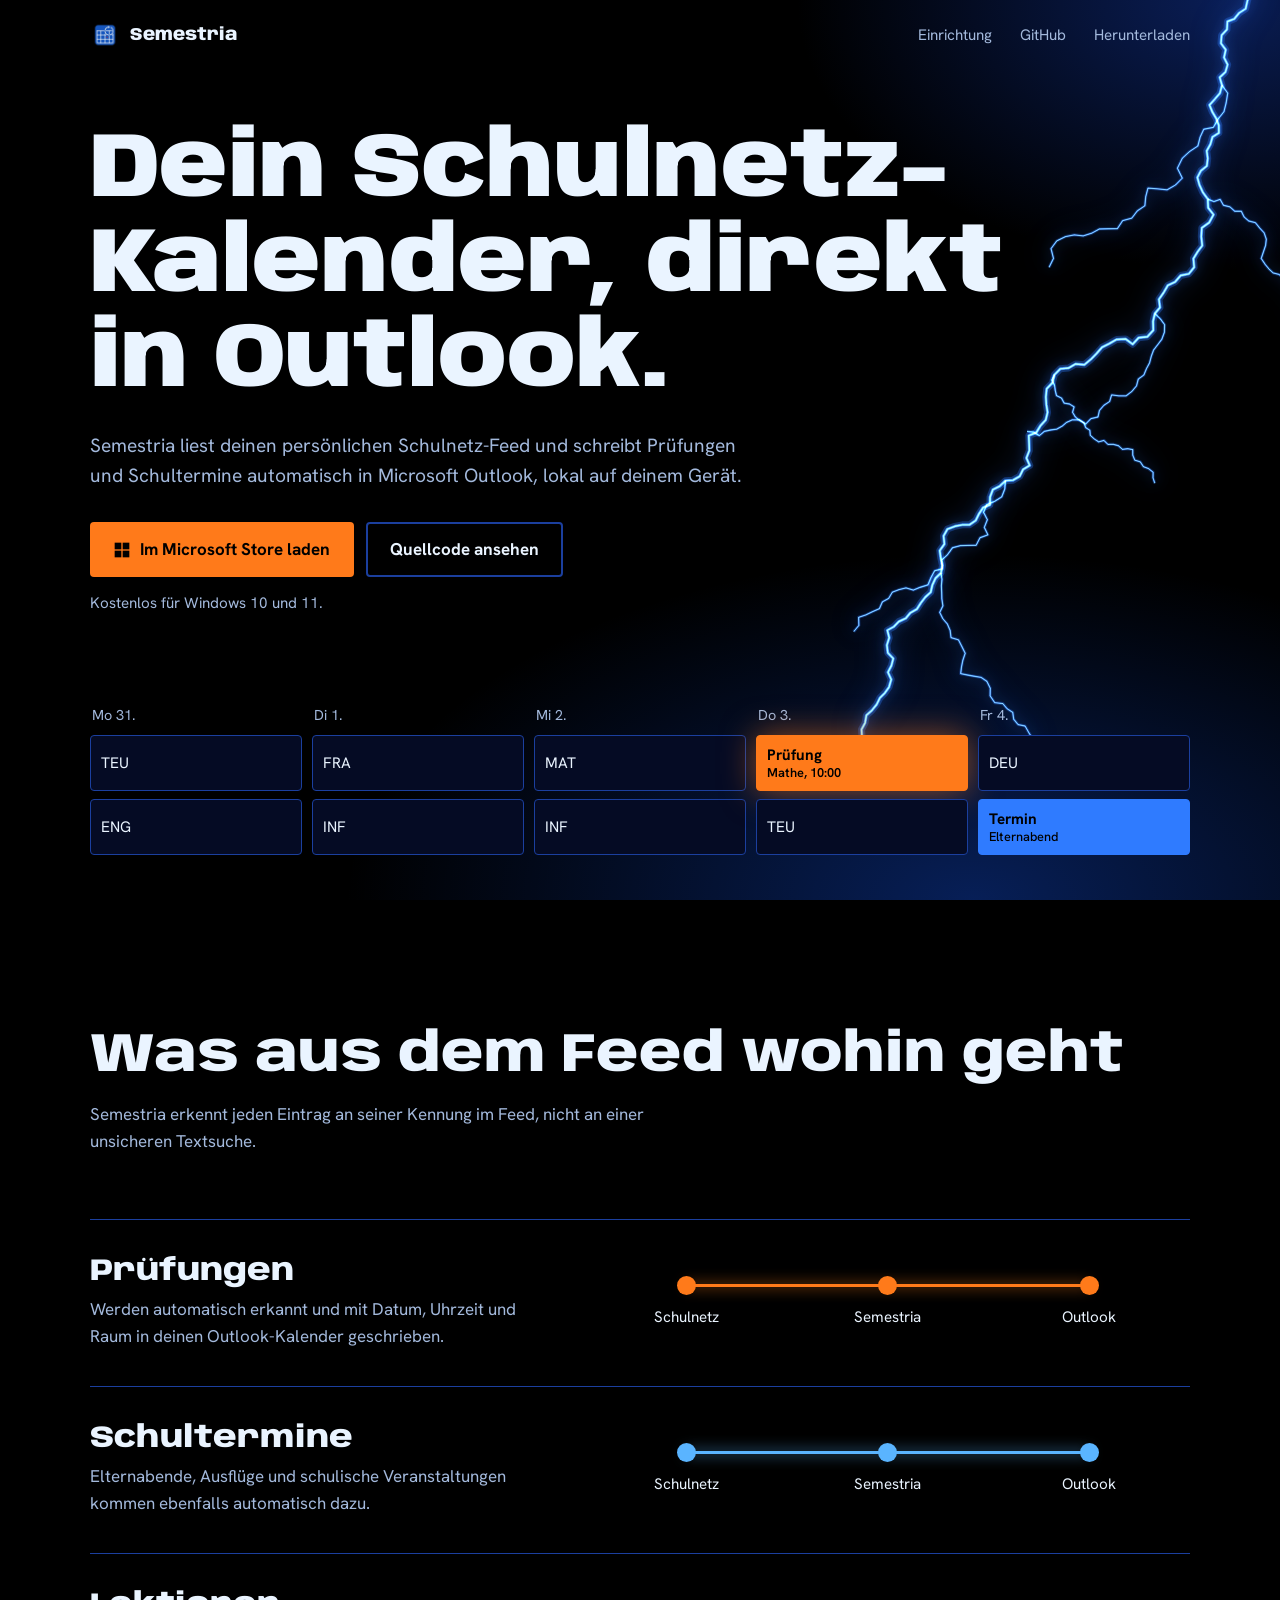
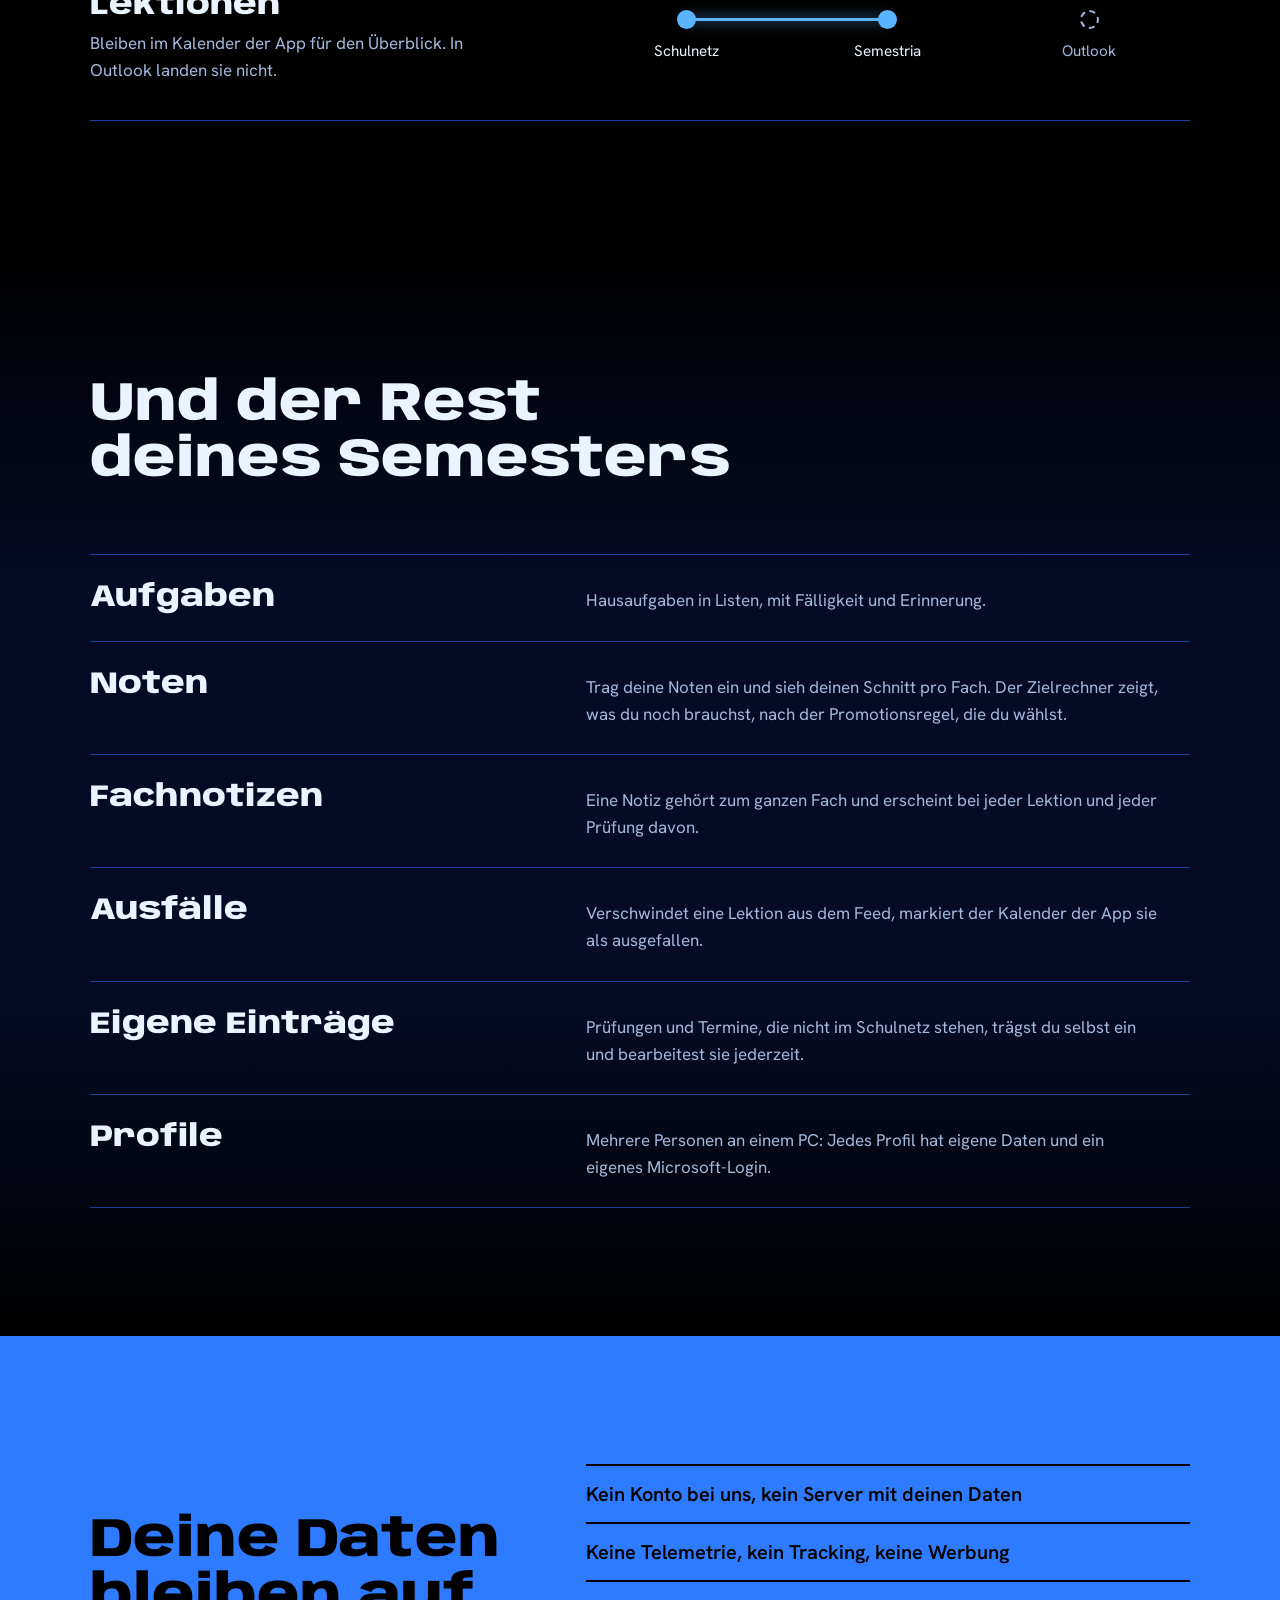
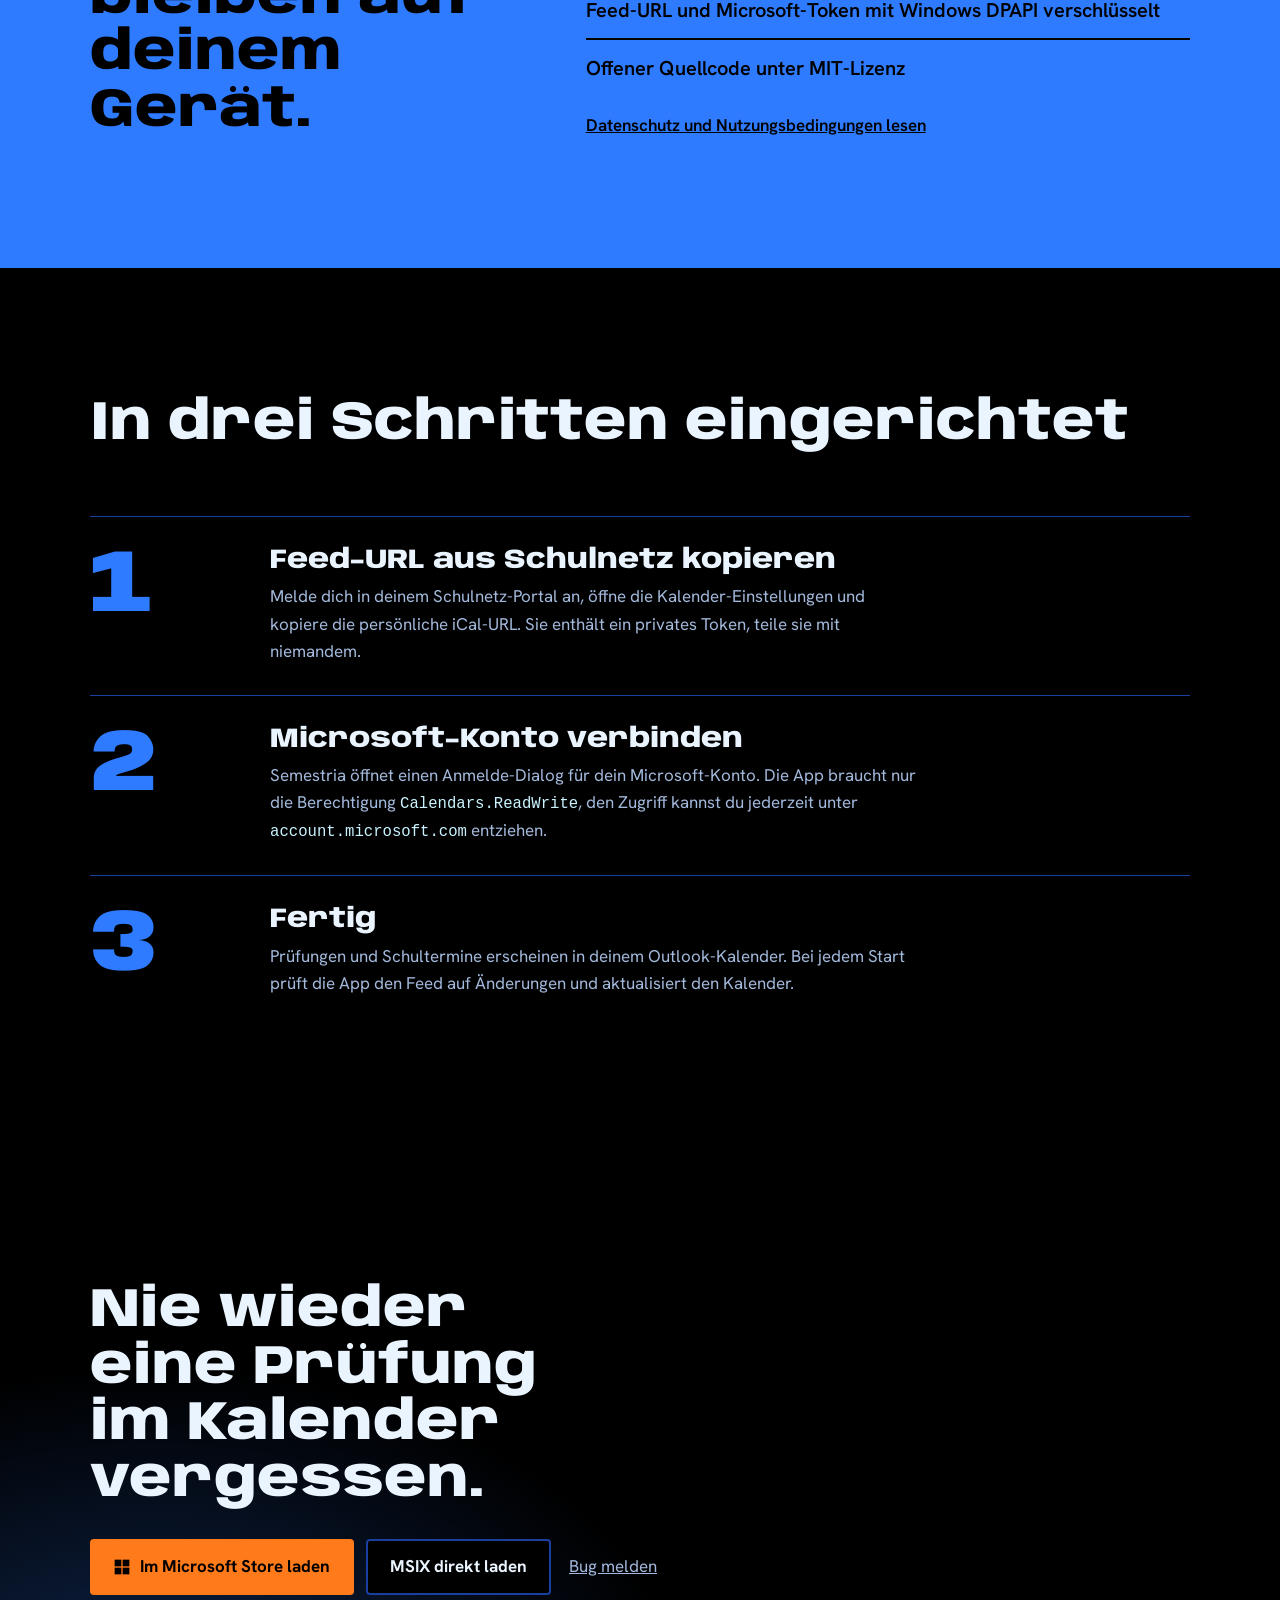
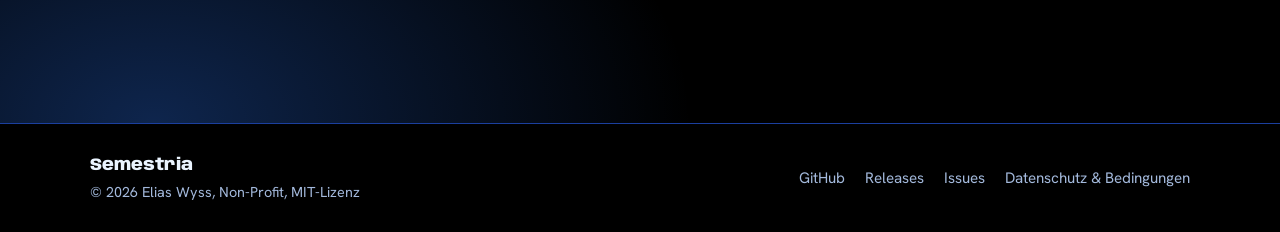
==== commit 8b59dd73: "Website: Schriften vom eigenen Server statt von Google Die Seiten machen keine Anfragen an Dritte me" ====
--- a/docs/index.html
+++ b/docs/index.html
@@ -7,9 +7,6 @@
 <meta name="description" content="Schulnetz-Prüfungen und Termine automatisch in deinen Outlook-Kalender. Kostenlos, lokal, Open Source.">
 <meta name="theme-color" content="#000000">
 
-<link rel="preconnect" href="https://fonts.googleapis.com">
-<link rel="preconnect" href="https://fonts.gstatic.com" crossorigin>
-<link rel="stylesheet" href="https://fonts.googleapis.com/css2?family=Anybody:wdth,wght@50..150,400..900&family=Hanken+Grotesk:wght@400..700&display=swap">
 <link rel="icon" type="image/x-icon" href="favicon.ico">
 <link rel="icon" type="image/png" href="logo.png">
 <link rel="stylesheet" href="site.css">
--- a/docs/site.css
+++ b/docs/site.css
@@ -1,5 +1,21 @@
 /* Semestria website. Black is the ground, lightning blue is energy and structure, and
    orange is reserved for exams and the main action, so it always means "this matters". */
+/* Served from this site on purpose: fonts from a third party would hand every visitor's
+   IP address to that party. */
+@font-face {
+  font-family: 'Anybody';
+  src: url('fonts/anybody-latin.woff2') format('woff2');
+  font-weight: 400 900;
+  font-stretch: 50% 150%;
+  font-display: swap;
+}
+@font-face {
+  font-family: 'Hanken Grotesk';
+  src: url('fonts/hanken-grotesk-latin.woff2') format('woff2');
+  font-weight: 400 700;
+  font-display: swap;
+}
+
 :root {
   color-scheme: dark;
 
